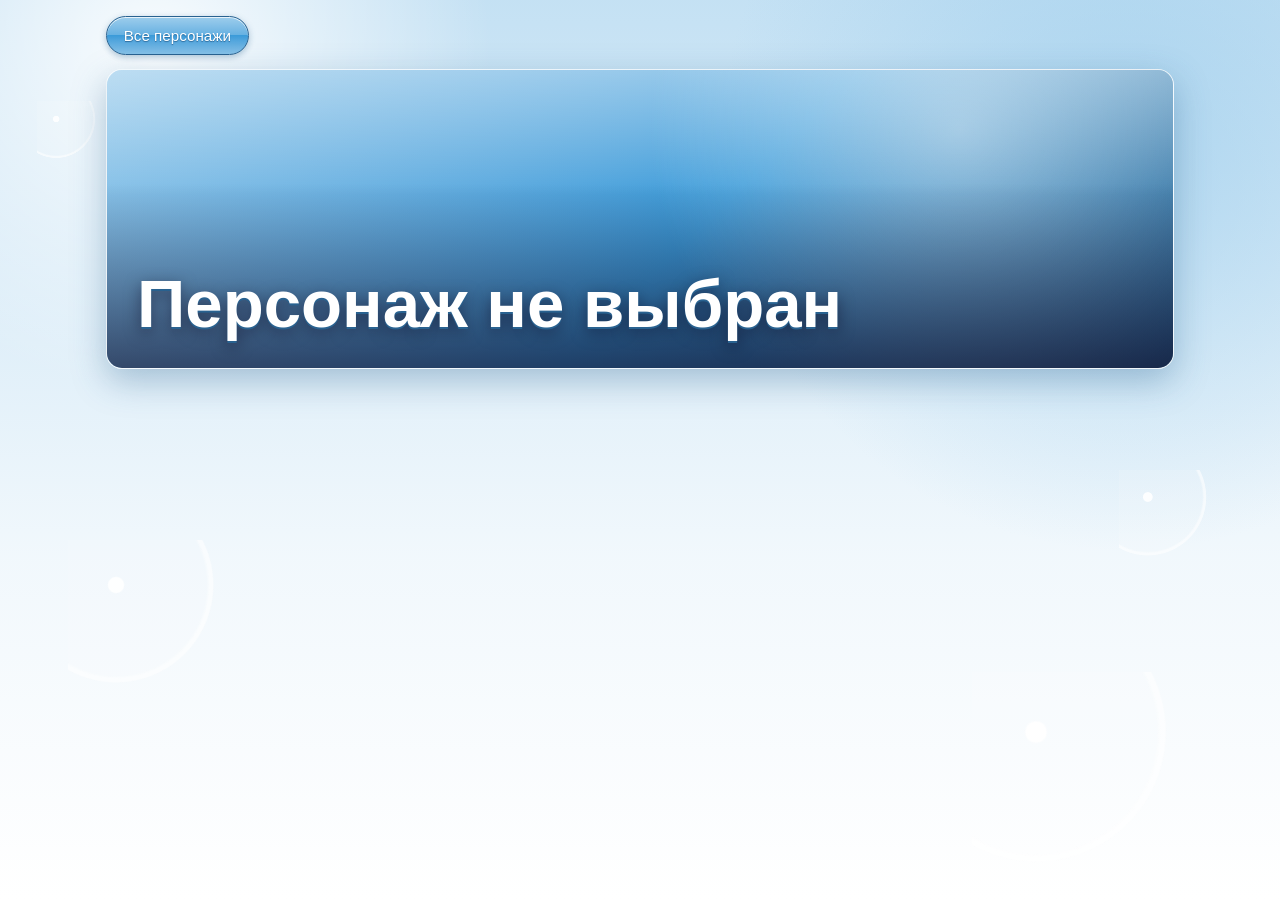
==== character.html @ e06f9c4e "Add files via upload" ====
<!doctype html>
<html lang="ru">
<head>
<meta charset="utf-8">
<meta name="viewport" content="width=device-width, initial-scale=1">
<title>Персонаж</title>
<link rel="stylesheet" href="assets/style.css">
</head>
<body>
<div class="page">
<nav class="topbar"><a class="gel" href="index.html">Все персонажи</a></nav>
<header class="hero" id="hero"></header>
<nav class="tabs" id="tabs">
<a class="tab" href="#article" data-tab="article">Статья</a>
<a class="tab" href="#gallery" data-tab="gallery">Галерея</a>
</nav>
<div class="layout" id="view-article">
<article class="panel article" id="article"></article>
<aside class="side" id="side"></aside>
</div>
<div id="view-gallery" hidden>
<div id="gallery"></div>
</div>
</div>
<div class="lb" id="lb" hidden role="dialog" aria-modal="true" aria-label="Просмотр изображения">
<button type="button" class="gel lb-nav lb-prev" id="lb-prev" aria-label="Предыдущее">‹</button>
<figure class="lb-fig">
<img id="lb-img" alt="">
<figcaption id="lb-cap"></figcaption>
<div class="lb-actions">
<button type="button" class="gel" id="lb-copy">Копировать</button>
<a class="gel" id="lb-open" target="_blank" rel="noopener">Открыть оригинал</a>
<button type="button" class="gel" id="lb-close">Закрыть</button>
</div>
<p class="lb-status" id="lb-status" aria-live="polite"></p>
</figure>
<button type="button" class="gel lb-nav lb-next" id="lb-next" aria-label="Следующее">›</button>
</div>
<script src="assets/app.js"></script>
<script src="assets/character.js"></script>
</body>
</html>
---- assets/style.css ----
*{box-sizing:border-box}
[hidden]{display:none!important}
:root{--accent:#3b9bd9}
:root,.themed{
--accent-light:color-mix(in srgb,var(--accent) 55%,white);
--accent-pale:color-mix(in srgb,var(--accent) 14%,white);
--accent-dark:color-mix(in srgb,var(--accent) 62%,#0b0618);
--bg-top:color-mix(in srgb,var(--accent) 30%,white);
--bg-bottom:color-mix(in srgb,var(--accent) 7%,white);
--text:color-mix(in srgb,var(--accent) 22%,#0e0e18);
--panel-top:rgba(255,255,255,.9);
--panel-bottom:rgba(255,255,255,.64);
--radius:16px;
}
html{scroll-behavior:smooth}
body{
margin:0;
min-height:100vh;
font-family:"Frutiger","Segoe UI","Myriad Pro","Trebuchet MS","Helvetica Neue",Arial,sans-serif;
font-size:1.0625rem;
line-height:1.65;
color:var(--text);
background:
radial-gradient(circle at 12% 6%,rgba(255,255,255,.9) 0,rgba(255,255,255,0) 24%),
radial-gradient(circle at 88% 16%,color-mix(in srgb,var(--accent-light) 55%,transparent) 0,transparent 30%),
linear-gradient(180deg,var(--bg-top),var(--bg-bottom) 62%,#fff) fixed;
}
body::before{
content:"";
position:fixed;
inset:0;
pointer-events:none;
z-index:0;
background:
radial-gradient(circle at 32% 30%,rgba(255,255,255,.9) 0 5%,rgba(255,255,255,.12) 6% 62%,rgba(255,255,255,.6) 64% 66%,transparent 67%) 6% 72%/150px 150px no-repeat,
radial-gradient(circle at 32% 30%,rgba(255,255,255,.9) 0 5%,rgba(255,255,255,.12) 6% 62%,rgba(255,255,255,.6) 64% 66%,transparent 67%) 94% 58%/90px 90px no-repeat,
radial-gradient(circle at 32% 30%,rgba(255,255,255,.9) 0 5%,rgba(255,255,255,.12) 6% 62%,rgba(255,255,255,.6) 64% 66%,transparent 67%) 90% 96%/200px 200px no-repeat,
radial-gradient(circle at 32% 30%,rgba(255,255,255,.9) 0 5%,rgba(255,255,255,.12) 6% 62%,rgba(255,255,255,.6) 64% 66%,transparent 67%) 3% 12%/60px 60px no-repeat;
}
body.noscroll{overflow:hidden}
.page{position:relative;z-index:1;max-width:1100px;margin:0 auto;padding:16px 16px 56px}
a{color:var(--accent-dark)}
a:focus-visible,button:focus-visible{outline:3px solid var(--accent-dark);outline-offset:2px}
.gel,.tab[aria-current="page"],.box-title{
color:#fff;
text-shadow:0 1px 1px color-mix(in srgb,var(--accent-dark) 85%,transparent);
background:linear-gradient(180deg,color-mix(in srgb,var(--accent) 50%,white) 0%,color-mix(in srgb,var(--accent) 78%,white) 49%,var(--accent) 50%,color-mix(in srgb,var(--accent) 62%,white) 100%);
border:1px solid var(--accent-dark);
box-shadow:0 1px 0 rgba(255,255,255,.75) inset,0 2px 6px color-mix(in srgb,var(--accent-dark) 35%,transparent);
}
.gel{display:inline-block;padding:.4em 1.1em;border-radius:999px;font:inherit;font-size:.95rem;cursor:pointer;text-decoration:none;transition:filter .15s}
.gel:hover{filter:brightness(1.08)}
.topbar{display:flex;margin-bottom:14px}
.hero{
position:relative;
display:flex;
align-items:flex-end;
min-height:300px;
border-radius:var(--radius);
overflow:hidden;
background:
radial-gradient(circle at 80% 20%,rgba(255,255,255,.45) 0,transparent 35%),
linear-gradient(135deg,var(--accent-light),var(--accent) 55%,var(--accent-dark));
background-size:cover;
background-position:center;
border:1px solid rgba(255,255,255,.9);
box-shadow:0 12px 34px color-mix(in srgb,var(--accent-dark) 35%,transparent);
}
.hero::before{
content:"";
position:absolute;
inset:0;
background:linear-gradient(180deg,rgba(255,255,255,.38) 0,rgba(255,255,255,0) 42%),linear-gradient(0deg,rgba(14,6,32,.62) 0,rgba(14,6,32,0) 62%);
}
.hero-inner{position:relative;width:100%;padding:28px 30px}
.hero h1{
margin:0;
color:#fff;
font-size:clamp(2.2rem,6.5vw,4.2rem);
line-height:1.08;
font-weight:700;
text-shadow:0 2px 0 var(--accent-dark),0 5px 16px rgba(10,4,26,.5);
}
.hero-sub{margin:.6em 0 0;color:#fff;font-size:1.15rem;text-shadow:0 1px 6px rgba(10,4,26,.5)}
.hero-site{min-height:200px}
.hero-quote{
display:inline-block;
max-width:640px;
margin:18px 0 0;
padding:12px 20px;
color:#fff;
font-style:italic;
background:rgba(255,255,255,.2);
border:1px solid rgba(255,255,255,.55);
border-radius:18px;
box-shadow:0 1px 0 rgba(255,255,255,.5) inset;
backdrop-filter:blur(8px);
text-shadow:0 1px 4px rgba(10,4,26,.55);
}
.hero-quote p{margin:0}
.hero-quote p::before{content:"«"}
.hero-quote p::after{content:"»"}
.hero-quote footer{margin-top:4px;font-size:.9rem;font-style:normal;text-align:right;opacity:.95}
.tabs{display:flex;gap:8px;margin-top:18px}
.tab{
padding:.4em 1.3em;
border-radius:999px;
color:var(--accent-dark);
text-decoration:none;
font-weight:600;
background:linear-gradient(180deg,rgba(255,255,255,.95),rgba(255,255,255,.55));
border:1px solid rgba(255,255,255,.95);
box-shadow:0 2px 6px color-mix(in srgb,var(--accent-dark) 22%,transparent);
}
.tab[aria-current="page"]{border-color:var(--accent-dark)}
.layout{display:grid;grid-template-columns:minmax(0,1fr) 300px;gap:20px;align-items:start;margin-top:20px}
.panel,.box{
background:linear-gradient(180deg,var(--panel-top),var(--panel-bottom));
border:1px solid rgba(255,255,255,.95);
border-radius:var(--radius);
box-shadow:0 1px 0 #fff inset,0 10px 30px color-mix(in srgb,var(--accent-dark) 22%,transparent);
backdrop-filter:blur(10px);
}
.article{padding:8px 28px 28px;max-width:760px}
.article p{margin:.8em 0}
.lead{font-size:1.12rem;margin-top:12px}
.article h2{
margin:1.6em 0 .6em;
font-size:1.6rem;
line-height:1.25;
color:var(--accent-dark);
}
.article h2::after,.gal-section h2::after{
content:"";
display:block;
height:3px;
margin-top:6px;
border-radius:3px;
background:linear-gradient(90deg,var(--accent),transparent);
}
.article h3{margin:1.3em 0 .3em;font-size:1.22rem;color:var(--accent-dark)}
.article h4{margin:1.1em 0 .2em;font-size:1.05rem;color:var(--accent-dark)}
.article blockquote{
margin:1em 0;
padding:.6em 1.1em;
font-style:italic;
background:var(--accent-pale);
border-left:5px solid var(--accent-light);
border-radius:0 12px 12px 0;
}
.article ul,.article ol{padding-left:1.4em}
.article li::marker{color:var(--accent)}
.inline-fig{margin:1em 0;text-align:center}
.inline-fig img{max-width:100%;border:4px solid #fff;border-radius:12px;box-shadow:0 6px 18px color-mix(in srgb,var(--accent-dark) 28%,transparent)}
.inline-fig figcaption{margin-top:6px;font-size:.88rem;opacity:.85}
.toc{
display:inline-block;
min-width:240px;
margin:.6em 0 0;
padding:10px 18px 10px 16px;
background:var(--accent-pale);
border:1px solid color-mix(in srgb,var(--accent) 30%,white);
border-radius:12px;
font-size:.95rem;
}
.toc strong{color:var(--accent-dark)}
.toc ol{margin:.3em 0 0;padding-left:1.3em}
.side{min-width:0}
.box{overflow:hidden;margin-bottom:16px}
.box-title{margin:0;padding:.65em 1em;font-size:1.15rem;line-height:1.3;text-align:center;border-width:0 0 1px}
.box-body{margin:0;padding:6px 14px 12px}
.row{padding:8px 0;border-bottom:1px dashed color-mix(in srgb,var(--accent) 28%,transparent);display:grid;grid-template-columns:38% minmax(0,1fr);gap:8px}
.row:last-child{border-bottom:0}
.row.stack{grid-template-columns:minmax(0,1fr);gap:2px}
.row dt{font-size:.85rem;font-weight:700;color:var(--accent-dark)}
.row dd{margin:0;line-height:1.5}
.chain-item.last{font-weight:700}
.arr{margin:0 .3em;color:var(--accent);font-weight:700}
.rel-grid{display:grid;grid-template-columns:repeat(auto-fill,minmax(220px,1fr));gap:12px;margin:.6em 0 1em}
.rel{padding:12px 14px;background:var(--accent-pale);border:1px solid color-mix(in srgb,var(--accent) 25%,white);border-radius:14px}
.rel-head{display:flex;flex-wrap:wrap;align-items:center;gap:6px}
.rel-name{font-weight:700}
.rel p{margin:.4em 0 0;font-size:.95rem}
.tag{
display:inline-block;
padding:0 .7em;
border-radius:999px;
font-size:.8rem;
line-height:1.7;
color:#fff;
text-shadow:0 1px 1px color-mix(in srgb,var(--accent-dark) 80%,transparent);
background:linear-gradient(180deg,color-mix(in srgb,var(--accent) 50%,white) 0,color-mix(in srgb,var(--accent) 78%,white) 49%,var(--accent) 50%,color-mix(in srgb,var(--accent) 62%,white) 100%);
border:1px solid var(--accent-dark);
}
.gal-section{margin-top:20px;padding:6px 22px 20px}
.gal-section h2{margin:.9em 0 .7em;font-size:1.5rem;color:var(--accent-dark)}
.jrow{display:flex;gap:10px;margin-bottom:10px}
.tile{margin:0;flex:none;min-width:0}
.tile-btn{
display:block;
width:100%;
padding:0;
border:3px solid #fff;
border-radius:10px;
overflow:hidden;
background:#fff;
cursor:zoom-in;
box-shadow:0 4px 12px color-mix(in srgb,var(--accent-dark) 28%,transparent);
}
.tile-btn img{display:block;width:100%;object-fit:cover}
.tile figcaption{margin-top:4px;font-size:.8rem;white-space:nowrap;overflow:hidden;text-overflow:ellipsis}
.lb{
position:fixed;
inset:0;
z-index:10;
display:flex;
align-items:center;
justify-content:center;
gap:12px;
padding:16px;
background:rgba(14,6,32,.8);
backdrop-filter:blur(6px);
}
.lb-fig{margin:0;max-width:min(92vw,1100px);text-align:center;color:#fff}
.lb-fig img{max-width:100%;max-height:70vh;border:4px solid #fff;border-radius:12px;background:#fff}
.lb-fig figcaption{margin-top:10px;min-height:1.6em}
.lb-actions{display:flex;flex-wrap:wrap;justify-content:center;gap:8px;margin-top:10px}
.lb-status{min-height:1.6em;margin:8px 0 0;font-size:.9rem}
.lb-nav{width:48px;height:48px;padding:0;border-radius:50%;font-size:1.8rem;line-height:1;flex:none}
.cards{display:grid;grid-template-columns:repeat(auto-fill,minmax(240px,1fr));gap:20px;margin-top:24px}
.card{
display:block;
overflow:hidden;
color:var(--text);
text-decoration:none;
background:linear-gradient(180deg,var(--panel-top),var(--panel-bottom));
border:1px solid rgba(255,255,255,.95);
border-radius:var(--radius);
box-shadow:0 1px 0 #fff inset,0 10px 26px color-mix(in srgb,var(--accent-dark) 25%,transparent);
transition:transform .15s;
}
.card:hover{transform:translateY(-3px)}
.card:focus-visible{outline:3px solid var(--accent-dark);outline-offset:3px}
.card-img{
position:relative;
height:150px;
background:linear-gradient(135deg,var(--accent-light),var(--accent) 55%,var(--accent-dark));
background-size:cover;
background-position:center;
}
.card-img::after{content:"";position:absolute;inset:0;background:linear-gradient(180deg,rgba(255,255,255,.4) 0,rgba(255,255,255,0) 50%)}
.card-body{padding:12px 16px 16px}
.card-body h2{margin:0;font-size:1.25rem;line-height:1.3;color:var(--accent-dark)}
.card-body p{margin:.3em 0 0;font-size:.92rem}
.empty{padding:24px;text-align:center}
@media (max-width:820px){
.layout{grid-template-columns:minmax(0,1fr)}
.side{order:-1}
.article{max-width:none;padding:4px 18px 22px}
.hero{min-height:240px}
.hero-inner{padding:20px}
.gal-section{padding:4px 14px 14px}
.lb{flex-wrap:wrap;align-content:center}
.lb-nav{order:2}
.lb-fig{order:1;width:100%}
}
@media (prefers-reduced-motion:reduce){
html{scroll-behavior:auto}
*{transition:none!important}
}
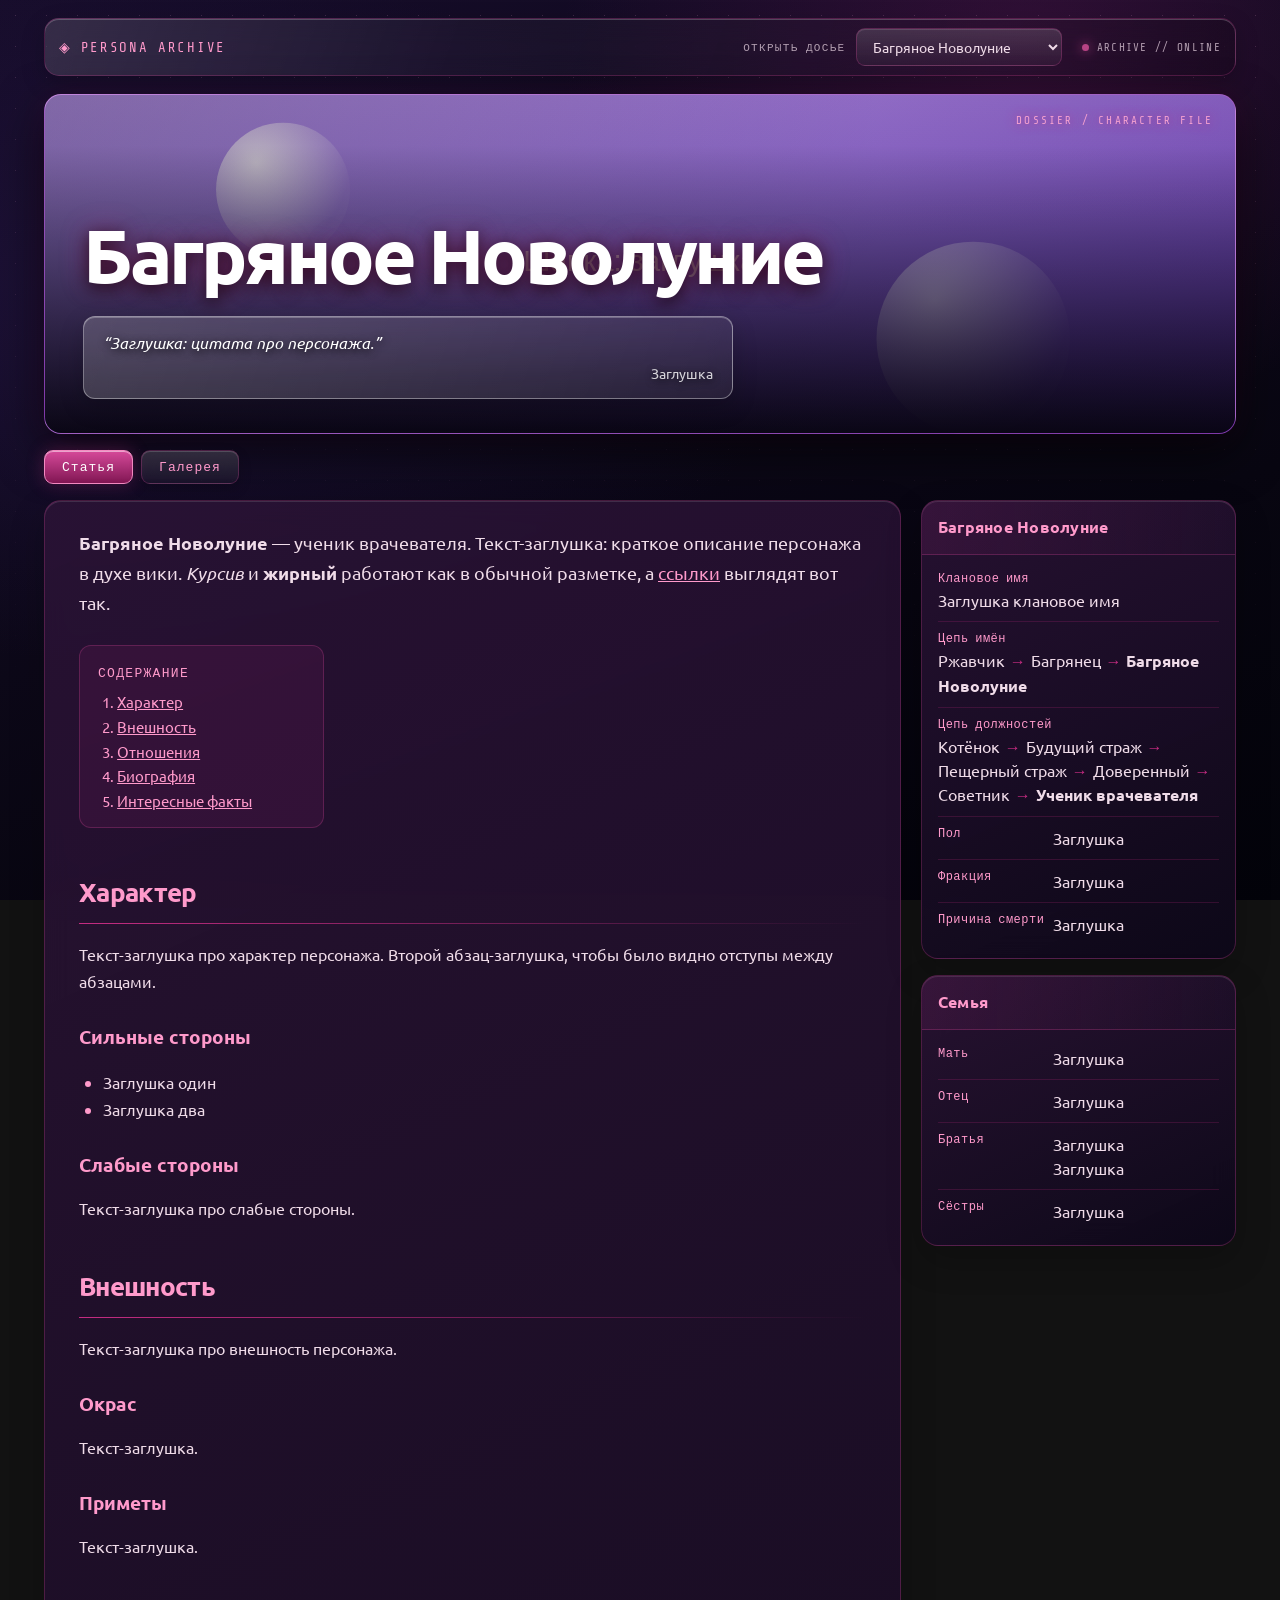
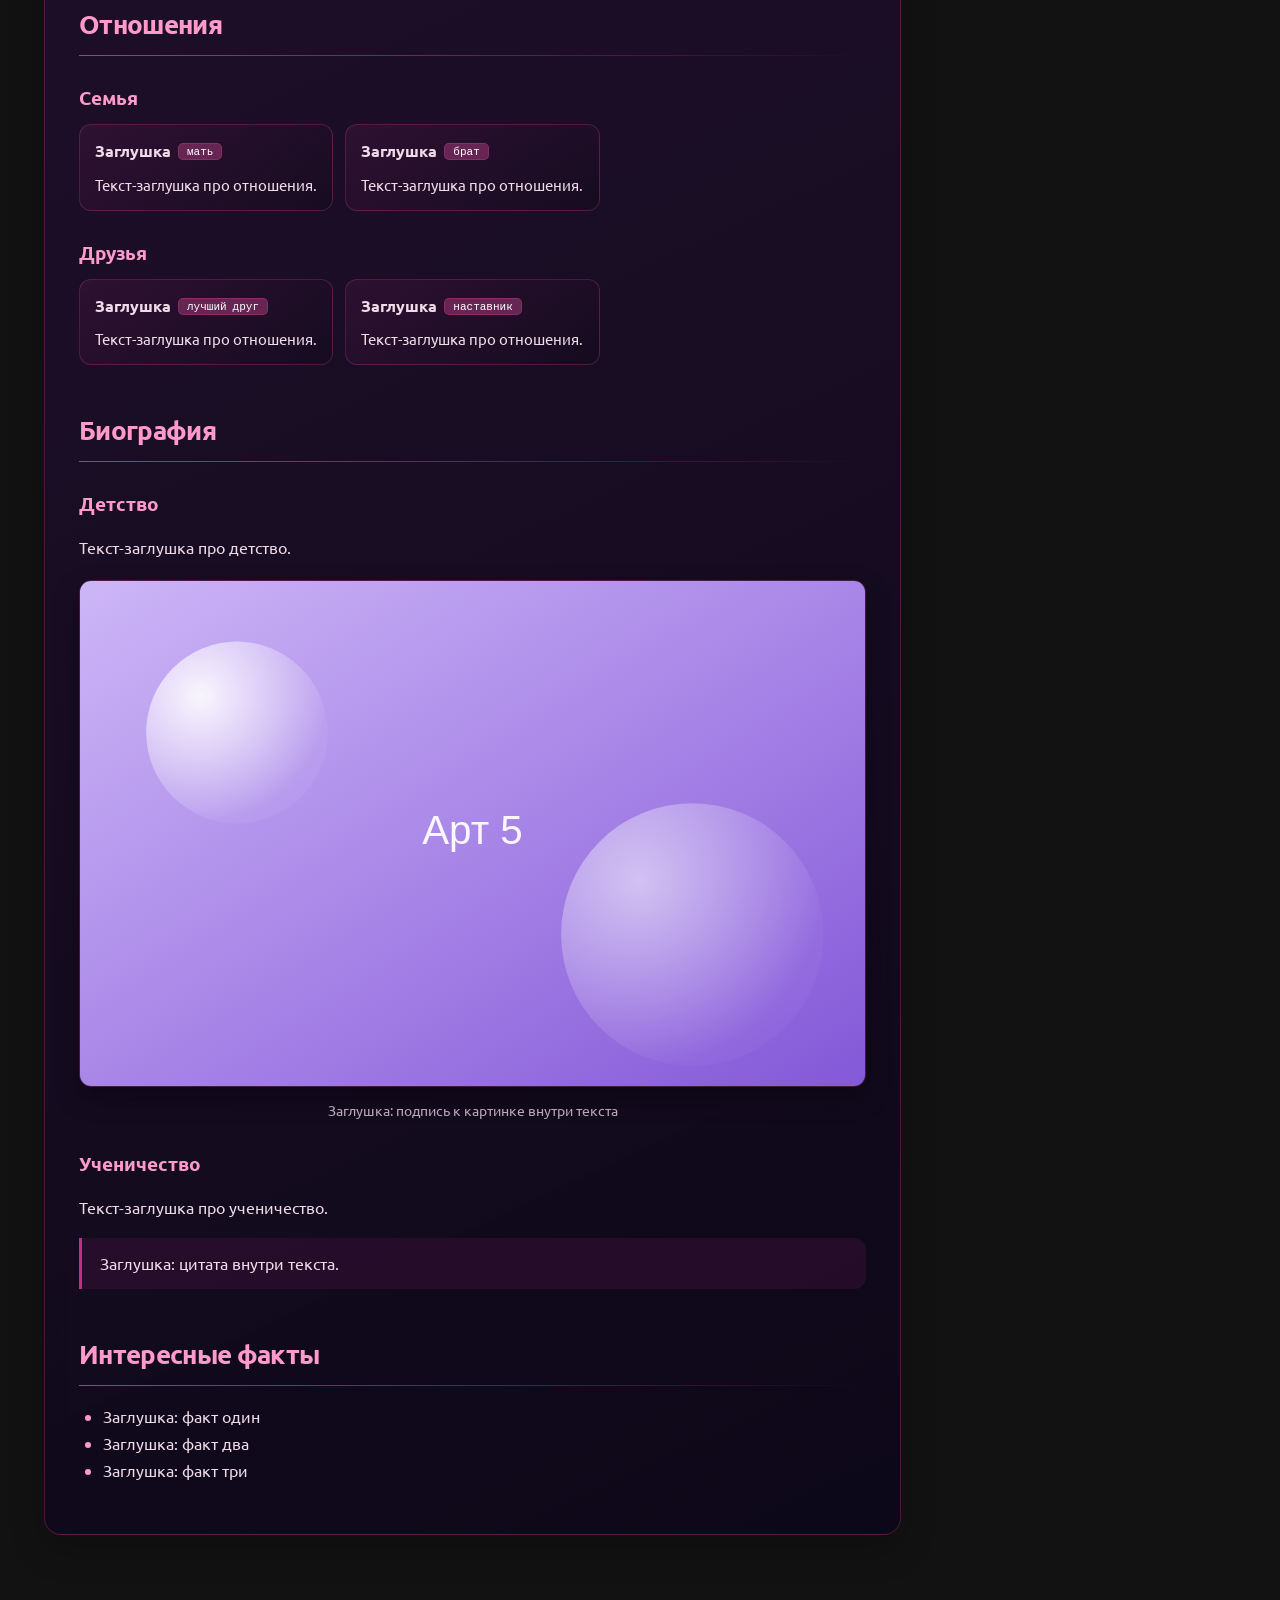
==== commit 2586e4da: "Add files via upload" ====
--- a/character.html
+++ b/character.html
@@ -8,7 +8,11 @@
 </head>
 <body>
 <div class="page">
-<nav class="topbar"><a class="gel" href="index.html">Все персонажи</a></nav>
+<nav class="topbar" aria-label="Навигация по архиву">
+<a class="archive-mark" href="index.html" aria-label="В архив">◈ <span>PERSONA ARCHIVE</span></a>
+<label class="character-switch"><span>ОТКРЫТЬ ДОСЬЕ</span><select id="character-select" aria-label="Выбрать персонажа"></select></label>
+<span class="archive-status"><i></i> ARCHIVE // ONLINE</span>
+</nav>
 <header class="hero" id="hero"></header>
 <nav class="tabs" id="tabs">
 <a class="tab" href="#article" data-tab="article">Статья</a>
--- a/assets/style.css
+++ b/assets/style.css
@@ -1,270 +1,12 @@
-*{box-sizing:border-box}
-[hidden]{display:none!important}
-:root{--accent:#3b9bd9}
-:root,.themed{
---accent-light:color-mix(in srgb,var(--accent) 55%,white);
---accent-pale:color-mix(in srgb,var(--accent) 14%,white);
---accent-dark:color-mix(in srgb,var(--accent) 62%,#0b0618);
---bg-top:color-mix(in srgb,var(--accent) 30%,white);
---bg-bottom:color-mix(in srgb,var(--accent) 7%,white);
---text:color-mix(in srgb,var(--accent) 22%,#0e0e18);
---panel-top:rgba(255,255,255,.9);
---panel-bottom:rgba(255,255,255,.64);
---radius:16px;
-}
-html{scroll-behavior:smooth}
-body{
-margin:0;
-min-height:100vh;
-font-family:"Frutiger","Segoe UI","Myriad Pro","Trebuchet MS","Helvetica Neue",Arial,sans-serif;
-font-size:1.0625rem;
-line-height:1.65;
-color:var(--text);
-background:
-radial-gradient(circle at 12% 6%,rgba(255,255,255,.9) 0,rgba(255,255,255,0) 24%),
-radial-gradient(circle at 88% 16%,color-mix(in srgb,var(--accent-light) 55%,transparent) 0,transparent 30%),
-linear-gradient(180deg,var(--bg-top),var(--bg-bottom) 62%,#fff) fixed;
-}
-body::before{
-content:"";
-position:fixed;
-inset:0;
-pointer-events:none;
-z-index:0;
-background:
-radial-gradient(circle at 32% 30%,rgba(255,255,255,.9) 0 5%,rgba(255,255,255,.12) 6% 62%,rgba(255,255,255,.6) 64% 66%,transparent 67%) 6% 72%/150px 150px no-repeat,
-radial-gradient(circle at 32% 30%,rgba(255,255,255,.9) 0 5%,rgba(255,255,255,.12) 6% 62%,rgba(255,255,255,.6) 64% 66%,transparent 67%) 94% 58%/90px 90px no-repeat,
-radial-gradient(circle at 32% 30%,rgba(255,255,255,.9) 0 5%,rgba(255,255,255,.12) 6% 62%,rgba(255,255,255,.6) 64% 66%,transparent 67%) 90% 96%/200px 200px no-repeat,
-radial-gradient(circle at 32% 30%,rgba(255,255,255,.9) 0 5%,rgba(255,255,255,.12) 6% 62%,rgba(255,255,255,.6) 64% 66%,transparent 67%) 3% 12%/60px 60px no-repeat;
-}
-body.noscroll{overflow:hidden}
-.page{position:relative;z-index:1;max-width:1100px;margin:0 auto;padding:16px 16px 56px}
-a{color:var(--accent-dark)}
-a:focus-visible,button:focus-visible{outline:3px solid var(--accent-dark);outline-offset:2px}
-.gel,.tab[aria-current="page"],.box-title{
-color:#fff;
-text-shadow:0 1px 1px color-mix(in srgb,var(--accent-dark) 85%,transparent);
-background:linear-gradient(180deg,color-mix(in srgb,var(--accent) 50%,white) 0%,color-mix(in srgb,var(--accent) 78%,white) 49%,var(--accent) 50%,color-mix(in srgb,var(--accent) 62%,white) 100%);
-border:1px solid var(--accent-dark);
-box-shadow:0 1px 0 rgba(255,255,255,.75) inset,0 2px 6px color-mix(in srgb,var(--accent-dark) 35%,transparent);
-}
-.gel{display:inline-block;padding:.4em 1.1em;border-radius:999px;font:inherit;font-size:.95rem;cursor:pointer;text-decoration:none;transition:filter .15s}
-.gel:hover{filter:brightness(1.08)}
-.topbar{display:flex;margin-bottom:14px}
-.hero{
-position:relative;
-display:flex;
-align-items:flex-end;
-min-height:300px;
-border-radius:var(--radius);
-overflow:hidden;
-background:
-radial-gradient(circle at 80% 20%,rgba(255,255,255,.45) 0,transparent 35%),
-linear-gradient(135deg,var(--accent-light),var(--accent) 55%,var(--accent-dark));
-background-size:cover;
-background-position:center;
-border:1px solid rgba(255,255,255,.9);
-box-shadow:0 12px 34px color-mix(in srgb,var(--accent-dark) 35%,transparent);
-}
-.hero::before{
-content:"";
-position:absolute;
-inset:0;
-background:linear-gradient(180deg,rgba(255,255,255,.38) 0,rgba(255,255,255,0) 42%),linear-gradient(0deg,rgba(14,6,32,.62) 0,rgba(14,6,32,0) 62%);
-}
-.hero-inner{position:relative;width:100%;padding:28px 30px}
-.hero h1{
-margin:0;
-color:#fff;
-font-size:clamp(2.2rem,6.5vw,4.2rem);
-line-height:1.08;
-font-weight:700;
-text-shadow:0 2px 0 var(--accent-dark),0 5px 16px rgba(10,4,26,.5);
-}
-.hero-sub{margin:.6em 0 0;color:#fff;font-size:1.15rem;text-shadow:0 1px 6px rgba(10,4,26,.5)}
-.hero-site{min-height:200px}
-.hero-quote{
-display:inline-block;
-max-width:640px;
-margin:18px 0 0;
-padding:12px 20px;
-color:#fff;
-font-style:italic;
-background:rgba(255,255,255,.2);
-border:1px solid rgba(255,255,255,.55);
-border-radius:18px;
-box-shadow:0 1px 0 rgba(255,255,255,.5) inset;
-backdrop-filter:blur(8px);
-text-shadow:0 1px 4px rgba(10,4,26,.55);
-}
-.hero-quote p{margin:0}
-.hero-quote p::before{content:"«"}
-.hero-quote p::after{content:"»"}
-.hero-quote footer{margin-top:4px;font-size:.9rem;font-style:normal;text-align:right;opacity:.95}
-.tabs{display:flex;gap:8px;margin-top:18px}
-.tab{
-padding:.4em 1.3em;
-border-radius:999px;
-color:var(--accent-dark);
-text-decoration:none;
-font-weight:600;
-background:linear-gradient(180deg,rgba(255,255,255,.95),rgba(255,255,255,.55));
-border:1px solid rgba(255,255,255,.95);
-box-shadow:0 2px 6px color-mix(in srgb,var(--accent-dark) 22%,transparent);
-}
-.tab[aria-current="page"]{border-color:var(--accent-dark)}
-.layout{display:grid;grid-template-columns:minmax(0,1fr) 300px;gap:20px;align-items:start;margin-top:20px}
-.panel,.box{
-background:linear-gradient(180deg,var(--panel-top),var(--panel-bottom));
-border:1px solid rgba(255,255,255,.95);
-border-radius:var(--radius);
-box-shadow:0 1px 0 #fff inset,0 10px 30px color-mix(in srgb,var(--accent-dark) 22%,transparent);
-backdrop-filter:blur(10px);
-}
-.article{padding:8px 28px 28px;max-width:760px}
-.article p{margin:.8em 0}
-.lead{font-size:1.12rem;margin-top:12px}
-.article h2{
-margin:1.6em 0 .6em;
-font-size:1.6rem;
-line-height:1.25;
-color:var(--accent-dark);
-}
-.article h2::after,.gal-section h2::after{
-content:"";
-display:block;
-height:3px;
-margin-top:6px;
-border-radius:3px;
-background:linear-gradient(90deg,var(--accent),transparent);
-}
-.article h3{margin:1.3em 0 .3em;font-size:1.22rem;color:var(--accent-dark)}
-.article h4{margin:1.1em 0 .2em;font-size:1.05rem;color:var(--accent-dark)}
-.article blockquote{
-margin:1em 0;
-padding:.6em 1.1em;
-font-style:italic;
-background:var(--accent-pale);
-border-left:5px solid var(--accent-light);
-border-radius:0 12px 12px 0;
-}
-.article ul,.article ol{padding-left:1.4em}
-.article li::marker{color:var(--accent)}
-.inline-fig{margin:1em 0;text-align:center}
-.inline-fig img{max-width:100%;border:4px solid #fff;border-radius:12px;box-shadow:0 6px 18px color-mix(in srgb,var(--accent-dark) 28%,transparent)}
-.inline-fig figcaption{margin-top:6px;font-size:.88rem;opacity:.85}
-.toc{
-display:inline-block;
-min-width:240px;
-margin:.6em 0 0;
-padding:10px 18px 10px 16px;
-background:var(--accent-pale);
-border:1px solid color-mix(in srgb,var(--accent) 30%,white);
-border-radius:12px;
-font-size:.95rem;
-}
-.toc strong{color:var(--accent-dark)}
-.toc ol{margin:.3em 0 0;padding-left:1.3em}
-.side{min-width:0}
-.box{overflow:hidden;margin-bottom:16px}
-.box-title{margin:0;padding:.65em 1em;font-size:1.15rem;line-height:1.3;text-align:center;border-width:0 0 1px}
-.box-body{margin:0;padding:6px 14px 12px}
-.row{padding:8px 0;border-bottom:1px dashed color-mix(in srgb,var(--accent) 28%,transparent);display:grid;grid-template-columns:38% minmax(0,1fr);gap:8px}
-.row:last-child{border-bottom:0}
-.row.stack{grid-template-columns:minmax(0,1fr);gap:2px}
-.row dt{font-size:.85rem;font-weight:700;color:var(--accent-dark)}
-.row dd{margin:0;line-height:1.5}
-.chain-item.last{font-weight:700}
-.arr{margin:0 .3em;color:var(--accent);font-weight:700}
-.rel-grid{display:grid;grid-template-columns:repeat(auto-fill,minmax(220px,1fr));gap:12px;margin:.6em 0 1em}
-.rel{padding:12px 14px;background:var(--accent-pale);border:1px solid color-mix(in srgb,var(--accent) 25%,white);border-radius:14px}
-.rel-head{display:flex;flex-wrap:wrap;align-items:center;gap:6px}
-.rel-name{font-weight:700}
-.rel p{margin:.4em 0 0;font-size:.95rem}
-.tag{
-display:inline-block;
-padding:0 .7em;
-border-radius:999px;
-font-size:.8rem;
-line-height:1.7;
-color:#fff;
-text-shadow:0 1px 1px color-mix(in srgb,var(--accent-dark) 80%,transparent);
-background:linear-gradient(180deg,color-mix(in srgb,var(--accent) 50%,white) 0,color-mix(in srgb,var(--accent) 78%,white) 49%,var(--accent) 50%,color-mix(in srgb,var(--accent) 62%,white) 100%);
-border:1px solid var(--accent-dark);
-}
-.gal-section{margin-top:20px;padding:6px 22px 20px}
-.gal-section h2{margin:.9em 0 .7em;font-size:1.5rem;color:var(--accent-dark)}
-.jrow{display:flex;gap:10px;margin-bottom:10px}
-.tile{margin:0;flex:none;min-width:0}
-.tile-btn{
-display:block;
-width:100%;
-padding:0;
-border:3px solid #fff;
-border-radius:10px;
-overflow:hidden;
-background:#fff;
-cursor:zoom-in;
-box-shadow:0 4px 12px color-mix(in srgb,var(--accent-dark) 28%,transparent);
-}
-.tile-btn img{display:block;width:100%;object-fit:cover}
-.tile figcaption{margin-top:4px;font-size:.8rem;white-space:nowrap;overflow:hidden;text-overflow:ellipsis}
-.lb{
-position:fixed;
-inset:0;
-z-index:10;
-display:flex;
-align-items:center;
-justify-content:center;
-gap:12px;
-padding:16px;
-background:rgba(14,6,32,.8);
-backdrop-filter:blur(6px);
-}
-.lb-fig{margin:0;max-width:min(92vw,1100px);text-align:center;color:#fff}
-.lb-fig img{max-width:100%;max-height:70vh;border:4px solid #fff;border-radius:12px;background:#fff}
-.lb-fig figcaption{margin-top:10px;min-height:1.6em}
-.lb-actions{display:flex;flex-wrap:wrap;justify-content:center;gap:8px;margin-top:10px}
-.lb-status{min-height:1.6em;margin:8px 0 0;font-size:.9rem}
-.lb-nav{width:48px;height:48px;padding:0;border-radius:50%;font-size:1.8rem;line-height:1;flex:none}
-.cards{display:grid;grid-template-columns:repeat(auto-fill,minmax(240px,1fr));gap:20px;margin-top:24px}
-.card{
-display:block;
-overflow:hidden;
-color:var(--text);
-text-decoration:none;
-background:linear-gradient(180deg,var(--panel-top),var(--panel-bottom));
-border:1px solid rgba(255,255,255,.95);
-border-radius:var(--radius);
-box-shadow:0 1px 0 #fff inset,0 10px 26px color-mix(in srgb,var(--accent-dark) 25%,transparent);
-transition:transform .15s;
-}
-.card:hover{transform:translateY(-3px)}
-.card:focus-visible{outline:3px solid var(--accent-dark);outline-offset:3px}
-.card-img{
-position:relative;
-height:150px;
-background:linear-gradient(135deg,var(--accent-light),var(--accent) 55%,var(--accent-dark));
-background-size:cover;
-background-position:center;
-}
-.card-img::after{content:"";position:absolute;inset:0;background:linear-gradient(180deg,rgba(255,255,255,.4) 0,rgba(255,255,255,0) 50%)}
-.card-body{padding:12px 16px 16px}
-.card-body h2{margin:0;font-size:1.25rem;line-height:1.3;color:var(--accent-dark)}
-.card-body p{margin:.3em 0 0;font-size:.92rem}
-.empty{padding:24px;text-align:center}
-@media (max-width:820px){
-.layout{grid-template-columns:minmax(0,1fr)}
-.side{order:-1}
-.article{max-width:none;padding:4px 18px 22px}
-.hero{min-height:240px}
-.hero-inner{padding:20px}
-.gal-section{padding:4px 14px 14px}
-.lb{flex-wrap:wrap;align-content:center}
-.lb-nav{order:2}
-.lb-fig{order:1;width:100%}
-}
-@media (prefers-reduced-motion:reduce){
-html{scroll-behavior:auto}
-*{transition:none!important}
-}
+@import url('https://fonts.googleapis.com/css2?family=Ubuntu:wght@400;500;700&family=Share+Tech+Mono&display=swap');
+*{box-sizing:border-box} [hidden]{display:none!important}
+:root{--accent:#62b9d5;--font:'Ubuntu','Segoe UI',sans-serif;--mono:'Share Tech Mono',monospace;--accent-light:#b9ecf5;--accent-pale:rgba(83,169,194,.13);--accent-dark:#17485b;--bg-top:#102c3a;--bg-bottom:#07131d;--text:#e4f0f1;--panel-top:rgba(30,70,82,.76);--panel-bottom:rgba(11,31,42,.9);--edge:rgba(151,225,239,.25);--radius:17px;color-scheme:dark}
+html{scroll-behavior:smooth}body{margin:0;min-height:100vh;color:var(--text);font:16px/1.68 var(--font);background:radial-gradient(ellipse at 14% 0, color-mix(in srgb,var(--accent) 25%,transparent),transparent 42%),radial-gradient(ellipse at 90% 30%,rgba(62,126,153,.12),transparent 38%),linear-gradient(155deg,var(--bg-top),var(--bg-bottom) 70%);background-attachment:fixed}body::before{content:"";position:fixed;inset:0;pointer-events:none;opacity:.16;background-image:radial-gradient(rgba(255,255,255,.5) .6px,transparent .6px);background-size:5px 5px;mask-image:linear-gradient(90deg,#000,transparent 85%)}body.noscroll{overflow:hidden}.page{position:relative;max-width:1240px;margin:auto;padding:18px 24px 70px}a{color:var(--accent-light)}a:focus-visible,button:focus-visible,select:focus-visible{outline:2px solid var(--accent-light);outline-offset:3px}
+.topbar{display:flex;align-items:center;gap:20px;min-height:58px;margin:0 0 18px;padding:8px 14px;border:1px solid var(--edge);border-radius:15px;background:linear-gradient(110deg,rgba(255,255,255,.13),rgba(255,255,255,.035) 35%,rgba(0,0,0,.15));box-shadow:0 1px 0 rgba(255,255,255,.22) inset,0 8px 25px rgba(0,0,0,.2);backdrop-filter:blur(16px)}.archive-mark{display:flex;align-items:center;gap:9px;color:var(--accent-light);text-decoration:none;font:14px var(--mono);letter-spacing:.12em;white-space:nowrap}.archive-mark:first-letter{font-size:24px}.character-switch{display:flex;align-items:center;gap:10px;margin-left:auto}.character-switch>span,.archive-status{font:11px var(--mono);letter-spacing:.12em;opacity:.7}.character-switch select{max-width:min(45vw,280px);padding:8px 34px 8px 12px;color:var(--text);font:14px var(--font);border:1px solid var(--edge);border-radius:9px;background:linear-gradient(180deg,rgba(255,255,255,.14),rgba(255,255,255,.04));box-shadow:0 1px 0 rgba(255,255,255,.13) inset}.character-switch option{background:#15232d;color:#fff}.archive-status{display:flex;align-items:center;gap:8px;white-space:nowrap}.archive-status i{width:7px;height:7px;border-radius:50%;background:#8ce6bf;box-shadow:0 0 10px #8ce6bf}
+.hero{position:relative;display:flex;align-items:flex-end;min-height:340px;overflow:hidden;border:1px solid var(--edge);border-radius:var(--radius);background:radial-gradient(ellipse at 75% 12%,rgba(255,255,255,.36),transparent 28%),linear-gradient(125deg,var(--accent-light),var(--accent) 53%,var(--accent-dark));background-size:cover;background-position:center;box-shadow:0 18px 44px rgba(0,0,0,.38),0 1px 0 rgba(255,255,255,.32) inset}.hero::before{content:"";position:absolute;inset:0;background:linear-gradient(110deg,rgba(3,12,22,.08),transparent 45%),linear-gradient(0deg,rgba(3,8,18,.88),transparent 78%),linear-gradient(180deg,rgba(255,255,255,.17),transparent 35%)}.hero::after{content:"DOSSIER / CHARACTER FILE";position:absolute;right:22px;top:19px;color:rgba(255,255,255,.8);font:11px var(--mono);letter-spacing:.2em;text-shadow:0 1px 6px #000}.hero-inner{position:relative;width:100%;padding:34px 38px}.hero h1{max-width:850px;margin:0;color:#fff;font-size:clamp(2.4rem,6vw,5rem);line-height:1.03;letter-spacing:-.045em;font-weight:700;text-shadow:0 3px 24px rgba(0,0,0,.55)}.hero-quote{display:block;max-width:650px;margin:22px 0 0;padding:13px 19px;color:#fff;font-style:italic;background:linear-gradient(110deg,rgba(255,255,255,.19),rgba(255,255,255,.07));border:1px solid rgba(255,255,255,.38);border-radius:12px;box-shadow:0 1px 0 rgba(255,255,255,.25) inset,0 8px 25px rgba(0,0,0,.18);backdrop-filter:blur(12px);text-shadow:0 2px 8px #000}.hero-quote p{margin:0}.hero-quote p::before{content:'“'}.hero-quote p::after{content:'”'}.hero-quote footer{margin-top:5px;text-align:right;font-size:.85rem;font-style:normal;opacity:.8}
+.tabs{display:flex;gap:8px;margin:16px 0}.tab,.gel{display:inline-flex;align-items:center;justify-content:center;padding:8px 17px;color:var(--accent-light);text-decoration:none;font:13px var(--mono);letter-spacing:.08em;border:1px solid var(--edge);border-radius:9px;background:linear-gradient(180deg,rgba(255,255,255,.15),rgba(255,255,255,.035));box-shadow:0 1px 0 rgba(255,255,255,.16) inset,0 5px 13px rgba(0,0,0,.17);backdrop-filter:blur(9px);cursor:pointer;transition:transform .18s,filter .18s}.tab:hover,.gel:hover{filter:brightness(1.2);transform:translateY(-1px)}.tab[aria-current=page]{color:#fff;background:linear-gradient(180deg,color-mix(in srgb,var(--accent) 55%,white),var(--accent));border-color:var(--accent-light);box-shadow:0 0 18px color-mix(in srgb,var(--accent) 30%,transparent),0 1px 0 rgba(255,255,255,.5) inset}
+.layout{display:grid;grid-template-columns:minmax(0,1fr) 315px;gap:20px;align-items:start}.panel,.box{background:linear-gradient(155deg,var(--panel-top),var(--panel-bottom));border:1px solid var(--edge);border-radius:var(--radius);box-shadow:0 1px 0 rgba(255,255,255,.12) inset,0 14px 35px rgba(0,0,0,.22);backdrop-filter:blur(13px)}.article{padding:12px 34px 34px;max-width:100%}.article p{margin:.85em 0}.lead{font-size:1.12rem;margin-top:12px}.article h2,.gal-section h2{position:relative;margin:1.6em 0 .65em;padding-bottom:10px;color:var(--accent-light);font-size:1.65rem;letter-spacing:-.025em}.article h2::after,.gal-section h2::after{content:"";display:block;width:100%;height:1px;position:absolute;bottom:0;background:linear-gradient(90deg,var(--accent),transparent)}.article h3{margin:1.35em 0 .35em;color:var(--accent-light);font-size:1.2rem}.article h4{color:var(--accent-light)}.article blockquote{margin:1.1em 0;padding:12px 18px;background:var(--accent-pale);border-left:3px solid var(--accent);border-radius:0 12px 12px 0}.article ul,.article ol{padding-left:1.5em}.article li::marker{color:var(--accent-light)}.inline-fig{margin:1.2em 0;text-align:center}.inline-fig img{max-width:100%;border:1px solid var(--edge);border-radius:12px;box-shadow:0 10px 26px rgba(0,0,0,.32)}.inline-fig figcaption{margin-top:6px;font-size:.85rem;opacity:.75}.toc{display:inline-block;min-width:245px;margin:.8em 0 0;padding:13px 18px;background:var(--accent-pale);border:1px solid var(--edge);border-radius:12px;font-size:.92rem}.toc strong{color:var(--accent-light);font:13px var(--mono);letter-spacing:.1em;text-transform:uppercase}.toc ol{margin:.4em 0 0;padding-left:1.3em}.side{min-width:0}.box{overflow:hidden;margin-bottom:16px}.box-title{margin:0;padding:13px 16px;color:var(--accent-light);font-size:1rem;text-align:left;letter-spacing:.015em;background:linear-gradient(90deg,var(--accent-pale),transparent);border-bottom:1px solid var(--edge)}.box-body{margin:0;padding:7px 16px 13px}.row{display:grid;grid-template-columns:38% minmax(0,1fr);gap:8px;padding:9px 0;border-bottom:1px solid color-mix(in srgb,var(--accent) 20%,transparent)}.row:last-child{border-bottom:0}.row.stack{grid-template-columns:minmax(0,1fr);gap:2px}.row dt{color:var(--accent-light);font:12px var(--mono);letter-spacing:.04em}.row dd{margin:0;line-height:1.5;overflow-wrap:anywhere}.chain-item.last{font-weight:700}.arr{margin:0 .3em;color:var(--accent)}.arr::after{content:'\200b'}.rel-grid{display:grid;grid-template-columns:repeat(auto-fill,minmax(220px,1fr));gap:12px;margin:.6em 0 1em}.rel{padding:13px 15px;background:linear-gradient(145deg,var(--accent-pale),rgba(0,0,0,.12));border:1px solid var(--edge);border-radius:12px}.rel-head{display:flex;flex-wrap:wrap;align-items:center;gap:7px}.rel-name{font-weight:700}.rel p{margin:.45em 0 0;font-size:.94rem}.tag{display:inline-block;padding:1px 8px;color:#fff;font:11px var(--mono);border-radius:5px;background:color-mix(in srgb,var(--accent) 45%,#18202b);border:1px solid var(--edge)}
+.gal-section{margin-top:18px;padding:8px 24px 22px}.gal-section h2{margin:.8em 0 .7em}.jrow{display:flex;gap:10px;margin-bottom:10px}.tile{margin:0;flex:none;min-width:0}.tile-btn{display:block;width:100%;padding:0;overflow:hidden;border:1px solid var(--edge);border-radius:10px;background:var(--accent-pale);cursor:zoom-in;box-shadow:0 6px 16px rgba(0,0,0,.3)}.tile-btn img{display:block;width:100%;object-fit:cover;transition:transform .25s}.tile-btn:hover img{transform:scale(1.035)}.tile figcaption{margin-top:4px;font-size:.8rem;white-space:nowrap;overflow:hidden;text-overflow:ellipsis;opacity:.75}.lb{position:fixed;inset:0;z-index:10;display:flex;align-items:center;justify-content:center;gap:12px;padding:16px;background:rgba(3,4,12,.91);backdrop-filter:blur(14px)}.lb-fig{margin:0;max-width:min(92vw,1100px);text-align:center;color:#fff}.lb-fig img{max-width:100%;max-height:70vh;border:1px solid var(--edge);border-radius:12px;background:var(--accent-pale)}.lb-fig figcaption{margin-top:10px;min-height:1.6em}.lb-actions{display:flex;flex-wrap:wrap;justify-content:center;gap:8px;margin-top:10px}.lb-status{min-height:1.6em;margin:8px 0 0;font-size:.9rem}.lb-nav{width:46px;height:46px;padding:0;border-radius:50%;font-size:1.6rem;flex:none}
+/* Багряное Новолуние — отдельный режим: лунная ночь, багровая дымка и малиновый сигнал тревоги. */
+body[data-character="bagryanoe-novolunie"]{--accent:#c52c82;--accent-light:#ff9acb;--accent-pale:rgba(112,31,93,.22);--accent-dark:#3a123c;--bg-top:#170d2b;--bg-bottom:#05040d;--text:#f0dce9;--panel-top:rgba(43,19,54,.88);--panel-bottom:rgba(13,8,25,.96);--edge:rgba(226,73,158,.25);background-image:radial-gradient(ellipse at 80% 5%,rgba(163,35,132,.22),transparent 32%),radial-gradient(ellipse at 10% 35%,rgba(66,39,125,.22),transparent 42%),linear-gradient(160deg,#170d2b,#080611 68%,#03030a)}body[data-character="bagryanoe-novolunie"]::before{opacity:.28;background-image:radial-gradient(rgba(255,174,222,.65) .7px,transparent .8px);background-size:31px 31px;mask-image:linear-gradient(180deg,#000,transparent 80%)}body[data-character="bagryanoe-novolunie"] .hero{background-color:#13091f;box-shadow:0 18px 48px rgba(0,0,0,.65),0 0 32px rgba(163,27,119,.12)}body[data-character="bagryanoe-novolunie"] .hero::before{background:linear-gradient(90deg,rgba(7,3,17,.28),rgba(9,3,19,.04) 70%),linear-gradient(0deg,rgba(5,3,13,.95),rgba(9,3,20,.04) 85%),linear-gradient(180deg,rgba(213,105,186,.09),transparent 45%)}body[data-character="bagryanoe-novolunie"] .hero::after{color:#f5a1d0;text-shadow:0 0 12px #c52c82}body[data-character="bagryanoe-novolunie"] .hero h1{text-shadow:0 0 28px rgba(232,42,147,.35),0 4px 18px #000}body[data-character="bagryanoe-novolunie"] .tab[aria-current=page]{background:linear-gradient(180deg,#d64a9a,#811653);border-color:#f38ac1}body[data-character="bagryanoe-novolunie"] .archive-status i{background:#f45ba9;box-shadow:0 0 12px #f45ba9}
+@media(max-width:850px){.layout{grid-template-columns:minmax(0,1fr)}.side{order:-1}.article{padding:8px 20px 24px}.hero{min-height:270px}.hero-inner{padding:24px}.archive-status{display:none}}@media(max-width:560px){.page{padding:10px 10px 45px}.topbar{gap:9px;padding:8px 10px}.archive-mark span{display:none}.character-switch{gap:6px}.character-switch>span{display:none}.character-switch select{max-width:54vw}.hero{min-height:240px}.hero-inner{padding:20px}.hero h1{font-size:2.55rem}.hero-quote{font-size:.92rem}.article{padding:5px 15px 20px}.gal-section{padding:5px 12px 15px}.lb{flex-wrap:wrap;align-content:center}.lb-nav{order:2}.lb-fig{order:1;width:100%}.row{grid-template-columns:34% minmax(0,1fr)}}@media(prefers-reduced-motion:reduce){html{scroll-behavior:auto}*{transition:none!important}}
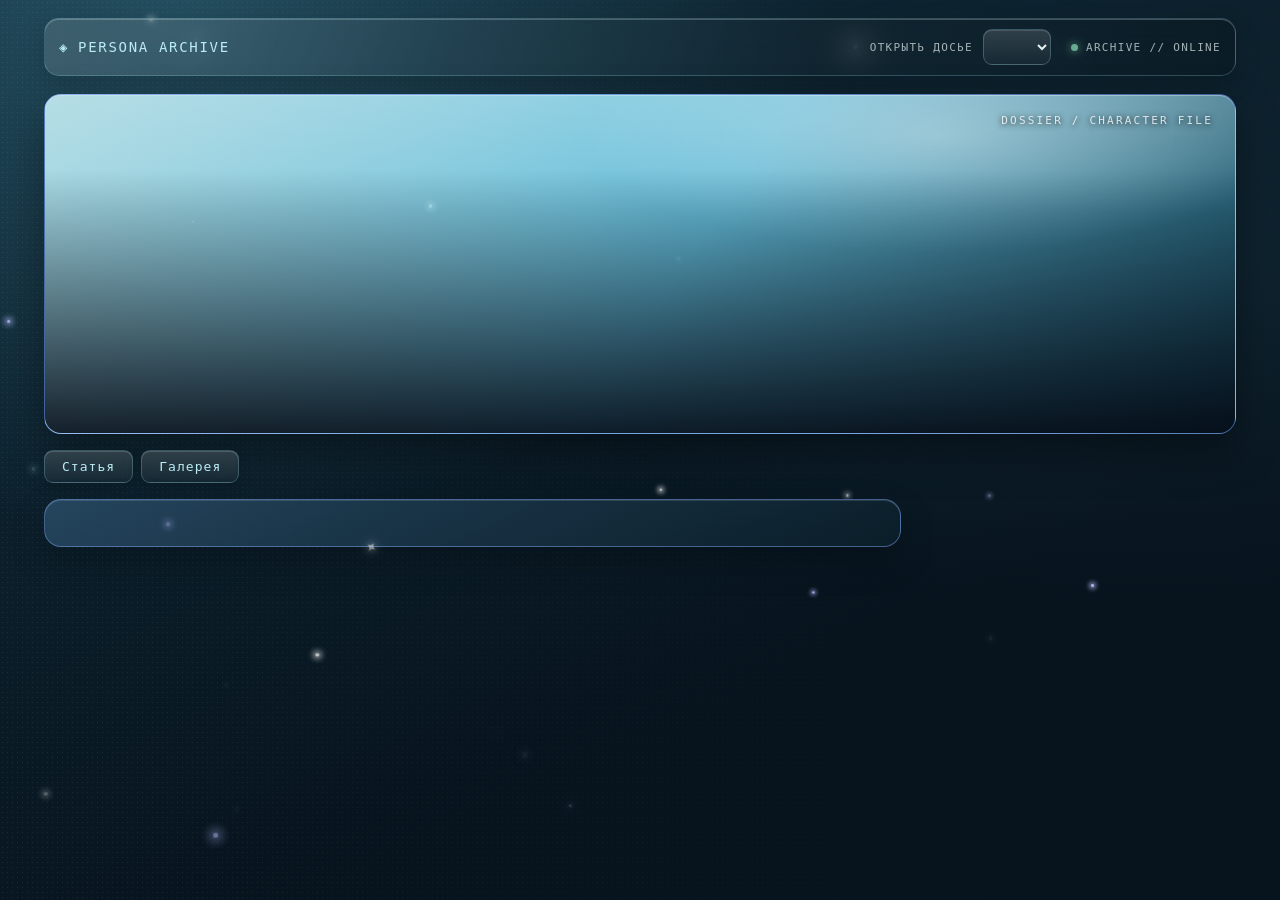
==== commit 02378720: "Add files via upload" ====
--- a/character.html
+++ b/character.html
@@ -41,6 +41,7 @@
 <button type="button" class="gel lb-nav lb-next" id="lb-next" aria-label="Следующее">›</button>
 </div>
 <script src="assets/app.js"></script>
+<script src="assets/sparkles.js"></script>
 <script src="assets/character.js"></script>
 </body>
 </html>
--- a/assets/style.css
+++ b/assets/style.css
@@ -1,4 +1,4 @@
-@import url('https://fonts.googleapis.com/css2?family=Ubuntu:wght@400;500;700&family=Share+Tech+Mono&display=swap');
+@import url('https://fonts.googleapis.com/css2?family=Cormorant+Garamond:wght@600;700&family=Marck+Script&family=Philosopher:wght@400;700&family=Share+Tech+Mono&family=Ubuntu:ital,wght@0,400;0,500;0,700;1,400&display=swap');
 *{box-sizing:border-box} [hidden]{display:none!important}
 :root{--accent:#62b9d5;--font:'Ubuntu','Segoe UI',sans-serif;--mono:'Share Tech Mono',monospace;--accent-light:#b9ecf5;--accent-pale:rgba(83,169,194,.13);--accent-dark:#17485b;--bg-top:#102c3a;--bg-bottom:#07131d;--text:#e4f0f1;--panel-top:rgba(30,70,82,.76);--panel-bottom:rgba(11,31,42,.9);--edge:rgba(151,225,239,.25);--radius:17px;color-scheme:dark}
 html{scroll-behavior:smooth}body{margin:0;min-height:100vh;color:var(--text);font:16px/1.68 var(--font);background:radial-gradient(ellipse at 14% 0, color-mix(in srgb,var(--accent) 25%,transparent),transparent 42%),radial-gradient(ellipse at 90% 30%,rgba(62,126,153,.12),transparent 38%),linear-gradient(155deg,var(--bg-top),var(--bg-bottom) 70%);background-attachment:fixed}body::before{content:"";position:fixed;inset:0;pointer-events:none;opacity:.16;background-image:radial-gradient(rgba(255,255,255,.5) .6px,transparent .6px);background-size:5px 5px;mask-image:linear-gradient(90deg,#000,transparent 85%)}body.noscroll{overflow:hidden}.page{position:relative;max-width:1240px;margin:auto;padding:18px 24px 70px}a{color:var(--accent-light)}a:focus-visible,button:focus-visible,select:focus-visible{outline:2px solid var(--accent-light);outline-offset:3px}
@@ -7,6 +7,114 @@
 .tabs{display:flex;gap:8px;margin:16px 0}.tab,.gel{display:inline-flex;align-items:center;justify-content:center;padding:8px 17px;color:var(--accent-light);text-decoration:none;font:13px var(--mono);letter-spacing:.08em;border:1px solid var(--edge);border-radius:9px;background:linear-gradient(180deg,rgba(255,255,255,.15),rgba(255,255,255,.035));box-shadow:0 1px 0 rgba(255,255,255,.16) inset,0 5px 13px rgba(0,0,0,.17);backdrop-filter:blur(9px);cursor:pointer;transition:transform .18s,filter .18s}.tab:hover,.gel:hover{filter:brightness(1.2);transform:translateY(-1px)}.tab[aria-current=page]{color:#fff;background:linear-gradient(180deg,color-mix(in srgb,var(--accent) 55%,white),var(--accent));border-color:var(--accent-light);box-shadow:0 0 18px color-mix(in srgb,var(--accent) 30%,transparent),0 1px 0 rgba(255,255,255,.5) inset}
 .layout{display:grid;grid-template-columns:minmax(0,1fr) 315px;gap:20px;align-items:start}.panel,.box{background:linear-gradient(155deg,var(--panel-top),var(--panel-bottom));border:1px solid var(--edge);border-radius:var(--radius);box-shadow:0 1px 0 rgba(255,255,255,.12) inset,0 14px 35px rgba(0,0,0,.22);backdrop-filter:blur(13px)}.article{padding:12px 34px 34px;max-width:100%}.article p{margin:.85em 0}.lead{font-size:1.12rem;margin-top:12px}.article h2,.gal-section h2{position:relative;margin:1.6em 0 .65em;padding-bottom:10px;color:var(--accent-light);font-size:1.65rem;letter-spacing:-.025em}.article h2::after,.gal-section h2::after{content:"";display:block;width:100%;height:1px;position:absolute;bottom:0;background:linear-gradient(90deg,var(--accent),transparent)}.article h3{margin:1.35em 0 .35em;color:var(--accent-light);font-size:1.2rem}.article h4{color:var(--accent-light)}.article blockquote{margin:1.1em 0;padding:12px 18px;background:var(--accent-pale);border-left:3px solid var(--accent);border-radius:0 12px 12px 0}.article ul,.article ol{padding-left:1.5em}.article li::marker{color:var(--accent-light)}.inline-fig{margin:1.2em 0;text-align:center}.inline-fig img{max-width:100%;border:1px solid var(--edge);border-radius:12px;box-shadow:0 10px 26px rgba(0,0,0,.32)}.inline-fig figcaption{margin-top:6px;font-size:.85rem;opacity:.75}.toc{display:inline-block;min-width:245px;margin:.8em 0 0;padding:13px 18px;background:var(--accent-pale);border:1px solid var(--edge);border-radius:12px;font-size:.92rem}.toc strong{color:var(--accent-light);font:13px var(--mono);letter-spacing:.1em;text-transform:uppercase}.toc ol{margin:.4em 0 0;padding-left:1.3em}.side{min-width:0}.box{overflow:hidden;margin-bottom:16px}.box-title{margin:0;padding:13px 16px;color:var(--accent-light);font-size:1rem;text-align:left;letter-spacing:.015em;background:linear-gradient(90deg,var(--accent-pale),transparent);border-bottom:1px solid var(--edge)}.box-body{margin:0;padding:7px 16px 13px}.row{display:grid;grid-template-columns:38% minmax(0,1fr);gap:8px;padding:9px 0;border-bottom:1px solid color-mix(in srgb,var(--accent) 20%,transparent)}.row:last-child{border-bottom:0}.row.stack{grid-template-columns:minmax(0,1fr);gap:2px}.row dt{color:var(--accent-light);font:12px var(--mono);letter-spacing:.04em}.row dd{margin:0;line-height:1.5;overflow-wrap:anywhere}.chain-item.last{font-weight:700}.arr{margin:0 .3em;color:var(--accent)}.arr::after{content:'\200b'}.rel-grid{display:grid;grid-template-columns:repeat(auto-fill,minmax(220px,1fr));gap:12px;margin:.6em 0 1em}.rel{padding:13px 15px;background:linear-gradient(145deg,var(--accent-pale),rgba(0,0,0,.12));border:1px solid var(--edge);border-radius:12px}.rel-head{display:flex;flex-wrap:wrap;align-items:center;gap:7px}.rel-name{font-weight:700}.rel p{margin:.45em 0 0;font-size:.94rem}.tag{display:inline-block;padding:1px 8px;color:#fff;font:11px var(--mono);border-radius:5px;background:color-mix(in srgb,var(--accent) 45%,#18202b);border:1px solid var(--edge)}
 .gal-section{margin-top:18px;padding:8px 24px 22px}.gal-section h2{margin:.8em 0 .7em}.jrow{display:flex;gap:10px;margin-bottom:10px}.tile{margin:0;flex:none;min-width:0}.tile-btn{display:block;width:100%;padding:0;overflow:hidden;border:1px solid var(--edge);border-radius:10px;background:var(--accent-pale);cursor:zoom-in;box-shadow:0 6px 16px rgba(0,0,0,.3)}.tile-btn img{display:block;width:100%;object-fit:cover;transition:transform .25s}.tile-btn:hover img{transform:scale(1.035)}.tile figcaption{margin-top:4px;font-size:.8rem;white-space:nowrap;overflow:hidden;text-overflow:ellipsis;opacity:.75}.lb{position:fixed;inset:0;z-index:10;display:flex;align-items:center;justify-content:center;gap:12px;padding:16px;background:rgba(3,4,12,.91);backdrop-filter:blur(14px)}.lb-fig{margin:0;max-width:min(92vw,1100px);text-align:center;color:#fff}.lb-fig img{max-width:100%;max-height:70vh;border:1px solid var(--edge);border-radius:12px;background:var(--accent-pale)}.lb-fig figcaption{margin-top:10px;min-height:1.6em}.lb-actions{display:flex;flex-wrap:wrap;justify-content:center;gap:8px;margin-top:10px}.lb-status{min-height:1.6em;margin:8px 0 0;font-size:.9rem}.lb-nav{width:46px;height:46px;padding:0;border-radius:50%;font-size:1.6rem;flex:none}
-/* Багряное Новолуние — отдельный режим: лунная ночь, багровая дымка и малиновый сигнал тревоги. */
-body[data-character="bagryanoe-novolunie"]{--accent:#c52c82;--accent-light:#ff9acb;--accent-pale:rgba(112,31,93,.22);--accent-dark:#3a123c;--bg-top:#170d2b;--bg-bottom:#05040d;--text:#f0dce9;--panel-top:rgba(43,19,54,.88);--panel-bottom:rgba(13,8,25,.96);--edge:rgba(226,73,158,.25);background-image:radial-gradient(ellipse at 80% 5%,rgba(163,35,132,.22),transparent 32%),radial-gradient(ellipse at 10% 35%,rgba(66,39,125,.22),transparent 42%),linear-gradient(160deg,#170d2b,#080611 68%,#03030a)}body[data-character="bagryanoe-novolunie"]::before{opacity:.28;background-image:radial-gradient(rgba(255,174,222,.65) .7px,transparent .8px);background-size:31px 31px;mask-image:linear-gradient(180deg,#000,transparent 80%)}body[data-character="bagryanoe-novolunie"] .hero{background-color:#13091f;box-shadow:0 18px 48px rgba(0,0,0,.65),0 0 32px rgba(163,27,119,.12)}body[data-character="bagryanoe-novolunie"] .hero::before{background:linear-gradient(90deg,rgba(7,3,17,.28),rgba(9,3,19,.04) 70%),linear-gradient(0deg,rgba(5,3,13,.95),rgba(9,3,20,.04) 85%),linear-gradient(180deg,rgba(213,105,186,.09),transparent 45%)}body[data-character="bagryanoe-novolunie"] .hero::after{color:#f5a1d0;text-shadow:0 0 12px #c52c82}body[data-character="bagryanoe-novolunie"] .hero h1{text-shadow:0 0 28px rgba(232,42,147,.35),0 4px 18px #000}body[data-character="bagryanoe-novolunie"] .tab[aria-current=page]{background:linear-gradient(180deg,#d64a9a,#811653);border-color:#f38ac1}body[data-character="bagryanoe-novolunie"] .archive-status i{background:#f45ba9;box-shadow:0 0 12px #f45ba9}
+body[data-character="bagryanoe-novolunie"]{
+--accent:#c52c82;
+--accent-light:#ff9acb;
+--accent-pale:rgba(112,31,93,.22);
+--accent-dark:#3a123c;
+--violet:#8b5cf6;
+--violet-light:#c9b0ff;
+--bg-top:#170d2b;
+--bg-bottom:#05040d;
+--text:#f0dce9;
+--panel-top:rgba(43,19,54,.88);
+--panel-bottom:rgba(13,8,25,.96);
+--edge:rgba(226,73,158,.25);
+background-image:radial-gradient(ellipse at 80% 5%,rgba(163,35,132,.22),transparent 32%),radial-gradient(ellipse at 10% 35%,rgba(84,50,160,.3),transparent 42%),radial-gradient(ellipse at 55% 100%,rgba(110,70,220,.2),transparent 48%),linear-gradient(160deg,#170d2b,#080611 68%,#03030a);
+}
+body[data-character="bagryanoe-novolunie"]::before{opacity:.28;background-image:radial-gradient(rgba(214,176,255,.6) .7px,transparent .8px);background-size:31px 31px;mask-image:linear-gradient(180deg,#000,transparent 80%)}
+body[data-character="bagryanoe-novolunie"] .hero{background-color:#13091f;box-shadow:0 18px 48px rgba(0,0,0,.65),0 0 38px rgba(139,92,246,.22)}
+body[data-character="bagryanoe-novolunie"] .hero::before{background:linear-gradient(90deg,rgba(7,3,17,.28),rgba(9,3,19,.04) 70%),linear-gradient(0deg,rgba(5,3,13,.95),rgba(9,3,20,.04) 85%),linear-gradient(180deg,rgba(213,105,186,.09),transparent 45%)}
+body[data-character="bagryanoe-novolunie"] .hero::after{color:#f5a1d0;text-shadow:0 0 12px #c52c82}
+body[data-character="bagryanoe-novolunie"] .hero h1{text-shadow:0 0 34px rgba(139,92,246,.6),0 0 20px rgba(232,42,147,.35),0 4px 18px #000}
+body[data-character="bagryanoe-novolunie"] .tab[aria-current=page]{background:linear-gradient(180deg,#d64a9a,#6d3fc4);border-color:#f38ac1}
+body[data-character="bagryanoe-novolunie"] .archive-status i{background:#f45ba9;box-shadow:0 0 12px #f45ba9}
 @media(max-width:850px){.layout{grid-template-columns:minmax(0,1fr)}.side{order:-1}.article{padding:8px 20px 24px}.hero{min-height:270px}.hero-inner{padding:24px}.archive-status{display:none}}@media(max-width:560px){.page{padding:10px 10px 45px}.topbar{gap:9px;padding:8px 10px}.archive-mark span{display:none}.character-switch{gap:6px}.character-switch>span{display:none}.character-switch select{max-width:54vw}.hero{min-height:240px}.hero-inner{padding:20px}.hero h1{font-size:2.55rem}.hero-quote{font-size:.92rem}.article{padding:5px 15px 20px}.gal-section{padding:5px 12px 15px}.lb{flex-wrap:wrap;align-content:center}.lb-nav{order:2}.lb-fig{order:1;width:100%}.row{grid-template-columns:34% minmax(0,1fr)}}@media(prefers-reduced-motion:reduce){html{scroll-behavior:auto}*{transition:none!important}}
+:root{
+--display:"Cormorant Garamond","Times New Roman",serif;
+--head:"Philosopher","Ubuntu",sans-serif;
+--script:"Marck Script","Ubuntu",cursive;
+}
+body{
+--violet:color-mix(in srgb,var(--accent) 40%,#7a5cff);
+--violet-light:color-mix(in srgb,var(--violet) 55%,white);
+}
+html{scrollbar-color:color-mix(in srgb,var(--violet) 55%,#000) transparent}
+::selection{background:color-mix(in srgb,var(--violet) 55%,transparent);color:#fff}
+.page{z-index:1}
+.sparkles{position:fixed;inset:0;overflow:hidden;pointer-events:none}
+.sparkles.back{z-index:0}
+.sparkles.front{z-index:2;opacity:.7}
+.sp1{--spark:var(--accent-light)}
+.sp2{--spark:var(--violet-light)}
+.sp3{--spark:#fff}
+.fly{position:absolute;width:var(--s);height:var(--s);border-radius:50%;background:var(--spark);box-shadow:0 0 calc(var(--s) * 2) calc(var(--s) * .6) var(--spark);opacity:0;animation:drift var(--t) ease-in-out infinite,glow var(--g) ease-in-out infinite}
+.star{position:absolute;font-style:normal;font-family:"Segoe UI Symbol","Apple Symbols","DejaVu Sans",sans-serif;font-size:var(--s);line-height:1;color:var(--spark);text-shadow:0 0 8px var(--spark),0 0 18px var(--spark);opacity:0;animation:twinkle var(--g) ease-in-out infinite}
+.star::before{content:"✦"}
+@keyframes drift{0%,100%{transform:translate3d(0,0,0)}50%{transform:translate3d(var(--dx),var(--dy),0)}}
+@keyframes glow{0%,100%{opacity:0}50%{opacity:.95}}
+@keyframes twinkle{0%,100%{opacity:0;transform:scale(.4) rotate(0deg)}50%{opacity:1;transform:scale(1) rotate(45deg)}}
+@keyframes twinkle-text{0%,100%{opacity:.35}50%{opacity:1}}
+.hero{border-color:color-mix(in srgb,var(--violet) 45%,transparent)}
+.hero-glow,.hero-sparks{position:absolute;inset:0;pointer-events:none}
+.hero-glow{mix-blend-mode:screen;background:radial-gradient(ellipse at 10% 100%,color-mix(in srgb,var(--violet) 40%,transparent),transparent 55%),radial-gradient(ellipse at 96% 0,color-mix(in srgb,var(--accent) 30%,transparent),transparent 45%)}
+.hero-sparks{overflow:hidden}
+.hero h1{font-family:var(--display);font-weight:700;font-size:clamp(2.9rem,7.4vw,5.8rem);line-height:.98;letter-spacing:-.01em;text-shadow:0 0 30px color-mix(in srgb,var(--violet) 55%,transparent),0 3px 18px rgba(0,0,0,.6)}
+.hero-quote{font-family:var(--script);font-style:normal;font-size:1.35rem;line-height:1.45}
+.hero-quote footer{font-family:var(--font);font-size:.85rem}
+.panel,.box{background:linear-gradient(155deg,color-mix(in srgb,var(--violet) 13%,var(--panel-top)),var(--panel-bottom));border-color:color-mix(in srgb,var(--violet) 32%,var(--edge))}
+.tab:hover,.gel:hover{box-shadow:0 0 16px color-mix(in srgb,var(--violet) 45%,transparent),0 1px 0 rgba(255,255,255,.16) inset}
+.article h2,.gal-section h2{font-family:var(--display);font-weight:700;font-size:2.15rem;line-height:1.1;letter-spacing:0}
+.article h2{clear:both}
+.article h2::before,.gal-section h2::before{content:"✦";margin-right:.45em;font-family:"Segoe UI Symbol","Apple Symbols","DejaVu Sans",sans-serif;font-size:.5em;vertical-align:.5em;color:var(--violet-light);text-shadow:0 0 10px var(--violet);animation:twinkle-text 3.4s ease-in-out infinite}
+.article h2::after,.gal-section h2::after{height:2px;background:linear-gradient(90deg,var(--accent),var(--violet) 55%,transparent)}
+.article h3{font-family:var(--head);font-weight:700;font-size:1.3rem;color:var(--violet-light)}
+.article h4{font-family:var(--head);font-weight:700}
+.article p{text-align:justify;text-indent:1.6em;hyphens:auto;-webkit-hyphens:auto;overflow-wrap:break-word}
+.article .rel p{text-align:left;text-indent:0;hyphens:manual}
+.article a{color:var(--violet-light);text-decoration-color:color-mix(in srgb,var(--violet) 55%,transparent);text-underline-offset:3px;transition:color .15s,text-shadow .15s}
+.article a:hover{color:var(--accent-light);text-shadow:0 0 12px var(--violet)}
+.article blockquote{border-left:3px solid transparent;border-image:linear-gradient(180deg,var(--accent),var(--violet)) 1;background:linear-gradient(110deg,color-mix(in srgb,var(--violet) 16%,transparent),var(--accent-pale))}
+.article li::marker{color:var(--violet-light)}
+.inline-fig img{border-color:color-mix(in srgb,var(--violet) 40%,var(--edge));box-shadow:0 10px 26px rgba(0,0,0,.4),0 0 24px color-mix(in srgb,var(--violet) 22%,transparent)}
+.portrait{float:right;width:min(40%,230px);margin:6px 0 14px 26px}
+.portrait-frame{position:relative;aspect-ratio:1/1;overflow:hidden;border:1px solid color-mix(in srgb,var(--violet) 55%,var(--edge));border-radius:16px;box-shadow:0 0 0 4px color-mix(in srgb,var(--violet) 16%,transparent),0 14px 34px rgba(0,0,0,.5),0 0 30px color-mix(in srgb,var(--violet) 28%,transparent)}
+.portrait-frame img{display:block;width:100%;height:100%;object-fit:cover}
+.portrait-frame::after{content:"";position:absolute;inset:0;background:linear-gradient(160deg,rgba(255,255,255,.2),transparent 40%);pointer-events:none}
+.portrait figcaption{margin-top:9px;font-family:var(--script);font-size:1.05rem;line-height:1.3;text-align:center;color:var(--violet-light)}
+.toc{display:flex;flex-wrap:wrap;align-items:center;gap:8px;min-width:0;margin:1.1em 0 .2em;padding:10px 14px;border-radius:14px;border-color:color-mix(in srgb,var(--violet) 35%,var(--edge));background:linear-gradient(110deg,color-mix(in srgb,var(--violet) 18%,transparent),var(--accent-pale))}
+.toc strong{margin-right:6px;color:var(--violet-light)}
+.toc ol{display:contents;margin:0;padding:0;list-style:none}
+.toc li a{display:inline-block;padding:2px 12px;color:var(--text);text-decoration:none;border:1px solid color-mix(in srgb,var(--violet) 40%,transparent);border-radius:999px;background:rgba(255,255,255,.04);transition:background .15s,box-shadow .15s,color .15s}
+.toc li a:hover{color:#fff;text-shadow:none;background:color-mix(in srgb,var(--violet) 35%,transparent);box-shadow:0 0 14px color-mix(in srgb,var(--violet) 40%,transparent)}
+.box-title{font-family:var(--head);font-size:1.1rem;font-weight:700;background:linear-gradient(90deg,color-mix(in srgb,var(--violet) 32%,transparent),transparent 85%)}
+.box-title::before{content:"✦";margin-right:.5em;font-family:"Segoe UI Symbol","Apple Symbols","DejaVu Sans",sans-serif;color:var(--violet-light);text-shadow:0 0 10px var(--violet)}
+.row{border-bottom-color:color-mix(in srgb,var(--violet) 22%,transparent)}
+.row dt{color:var(--violet-light)}
+.arr{color:var(--violet-light)}
+.rel{position:relative;border-color:color-mix(in srgb,var(--violet) 30%,var(--edge));background:linear-gradient(145deg,color-mix(in srgb,var(--violet) 16%,var(--accent-pale)),rgba(0,0,0,.14));transition:transform .18s,box-shadow .18s}
+.rel:hover{transform:translateY(-2px);box-shadow:0 0 0 1px color-mix(in srgb,var(--violet) 60%,transparent),0 12px 28px color-mix(in srgb,var(--violet) 28%,transparent)}
+.rel::after{content:"✦";position:absolute;right:12px;top:10px;font-family:"Segoe UI Symbol","Apple Symbols","DejaVu Sans",sans-serif;font-size:.8rem;color:var(--violet-light);opacity:.55}
+.rel-name{font-family:var(--head);font-size:1.08rem}
+.tag{background:linear-gradient(135deg,color-mix(in srgb,var(--accent) 50%,#18202b),color-mix(in srgb,var(--violet) 60%,#18202b));border-color:color-mix(in srgb,var(--violet) 45%,transparent)}
+.rel-grid{grid-template-columns:repeat(auto-fill,260px)}
+.rel-entry{display:grid;grid-template-columns:260px minmax(0,1fr);gap:20px;align-items:start;margin:14px 0}
+.rel-full{padding-left:20px;border-left:1px dashed color-mix(in srgb,var(--violet) 50%,transparent)}
+.rel-full>:first-child{margin-top:0}
+.rel-full>:last-child{margin-bottom:0}
+.tile-btn{border-color:color-mix(in srgb,var(--violet) 28%,var(--edge));transition:box-shadow .2s,border-color .2s}
+.tile-btn:hover{border-color:var(--violet-light);box-shadow:0 0 0 1px var(--violet),0 10px 28px color-mix(in srgb,var(--violet) 42%,transparent)}
+@media(max-width:700px){
+.portrait{float:none;width:min(70%,260px);margin:10px auto 16px}
+.rel-entry{grid-template-columns:minmax(0,1fr);gap:12px}
+.rel-full{padding:12px 0 0;border-left:0;border-top:1px dashed color-mix(in srgb,var(--violet) 50%,transparent)}
+.article h2{font-size:1.85rem}
+.hero-inner{padding-top:48px}
+.hero h1{font-size:2.6rem}
+.rel-grid{grid-template-columns:minmax(0,1fr)}
+}
+@media(prefers-reduced-motion:reduce){
+.fly,.star,.article h2::before,.gal-section h2::before{animation:none}
+.fly,.star{opacity:.45}
+.sparkles.front{display:none}
+}
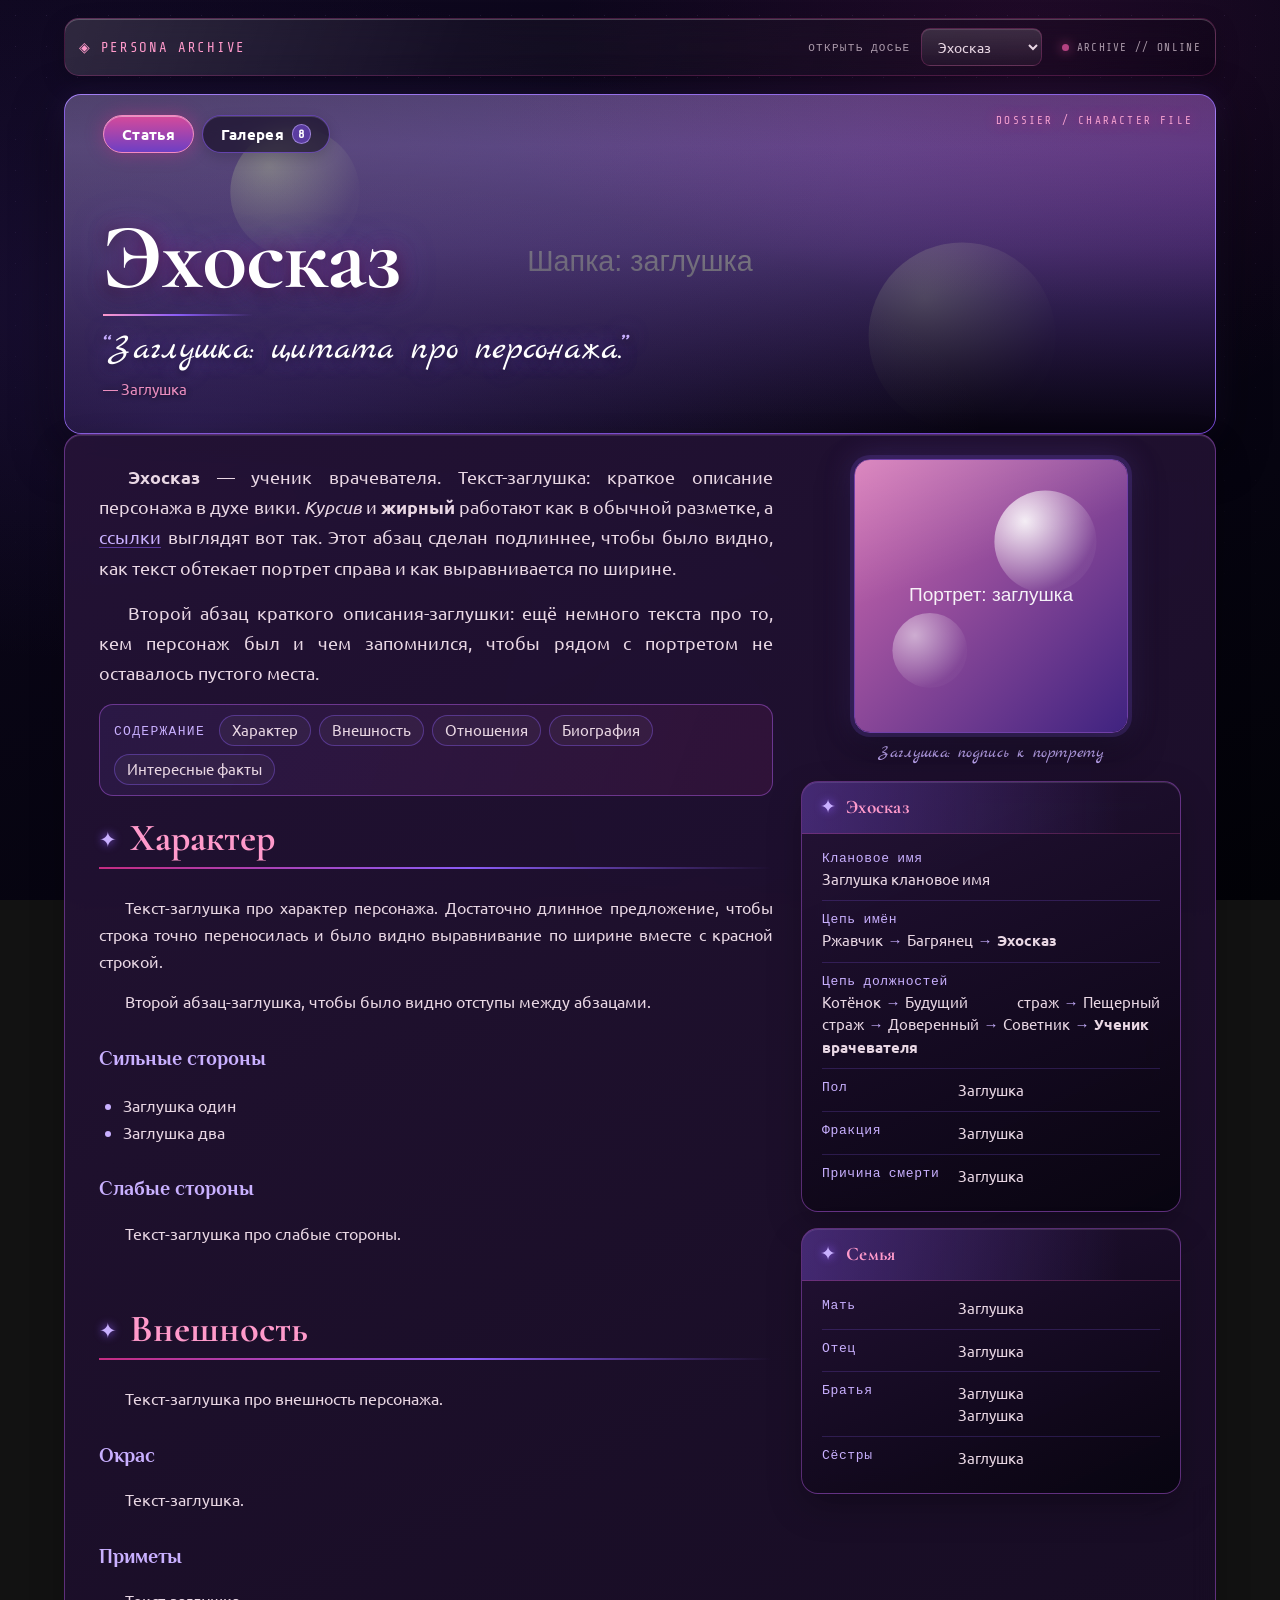
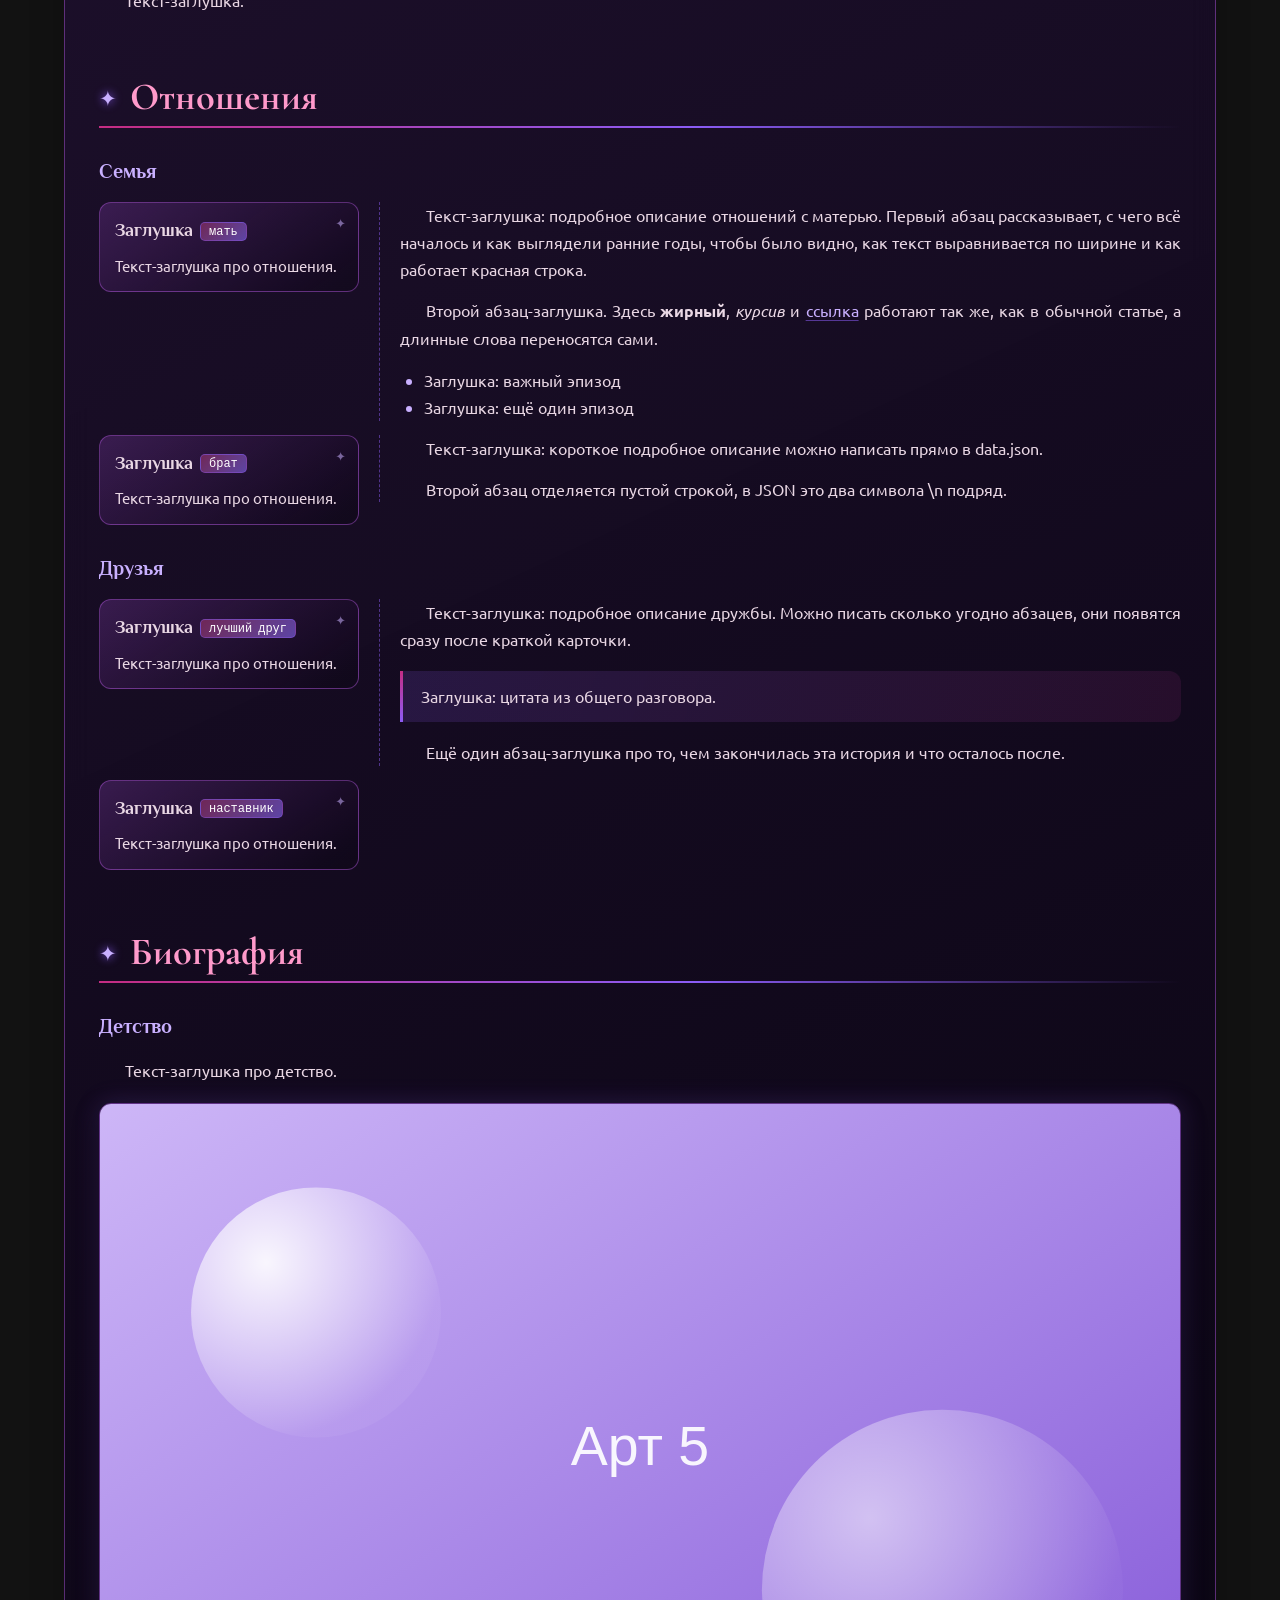
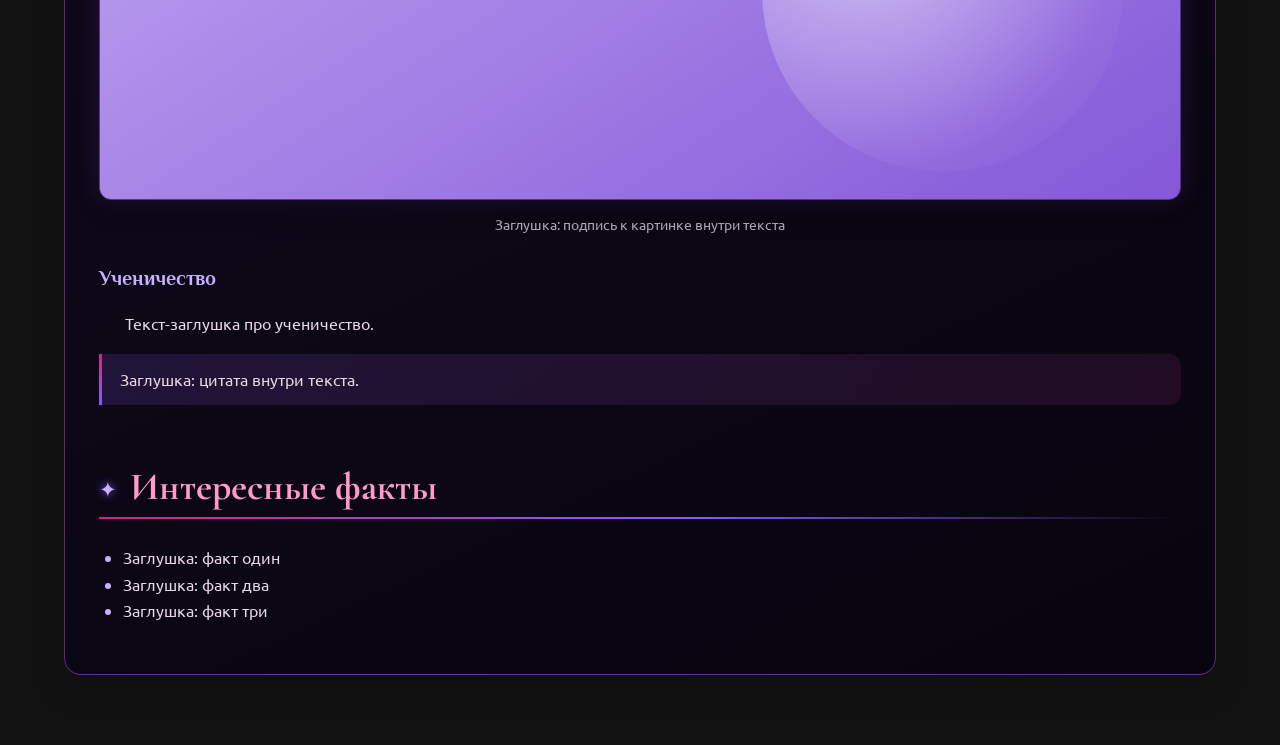
==== commit d616f4f1: "Add files via upload" ====
--- a/character.html
+++ b/character.html
@@ -20,7 +20,6 @@
 </nav>
 <div class="layout" id="view-article">
 <article class="panel article" id="article"></article>
-<aside class="side" id="side"></aside>
 </div>
 <div id="view-gallery" hidden>
 <div id="gallery"></div>
--- a/assets/style.css
+++ b/assets/style.css
@@ -7,28 +7,28 @@
 .tabs{display:flex;gap:8px;margin:16px 0}.tab,.gel{display:inline-flex;align-items:center;justify-content:center;padding:8px 17px;color:var(--accent-light);text-decoration:none;font:13px var(--mono);letter-spacing:.08em;border:1px solid var(--edge);border-radius:9px;background:linear-gradient(180deg,rgba(255,255,255,.15),rgba(255,255,255,.035));box-shadow:0 1px 0 rgba(255,255,255,.16) inset,0 5px 13px rgba(0,0,0,.17);backdrop-filter:blur(9px);cursor:pointer;transition:transform .18s,filter .18s}.tab:hover,.gel:hover{filter:brightness(1.2);transform:translateY(-1px)}.tab[aria-current=page]{color:#fff;background:linear-gradient(180deg,color-mix(in srgb,var(--accent) 55%,white),var(--accent));border-color:var(--accent-light);box-shadow:0 0 18px color-mix(in srgb,var(--accent) 30%,transparent),0 1px 0 rgba(255,255,255,.5) inset}
 .layout{display:grid;grid-template-columns:minmax(0,1fr) 315px;gap:20px;align-items:start}.panel,.box{background:linear-gradient(155deg,var(--panel-top),var(--panel-bottom));border:1px solid var(--edge);border-radius:var(--radius);box-shadow:0 1px 0 rgba(255,255,255,.12) inset,0 14px 35px rgba(0,0,0,.22);backdrop-filter:blur(13px)}.article{padding:12px 34px 34px;max-width:100%}.article p{margin:.85em 0}.lead{font-size:1.12rem;margin-top:12px}.article h2,.gal-section h2{position:relative;margin:1.6em 0 .65em;padding-bottom:10px;color:var(--accent-light);font-size:1.65rem;letter-spacing:-.025em}.article h2::after,.gal-section h2::after{content:"";display:block;width:100%;height:1px;position:absolute;bottom:0;background:linear-gradient(90deg,var(--accent),transparent)}.article h3{margin:1.35em 0 .35em;color:var(--accent-light);font-size:1.2rem}.article h4{color:var(--accent-light)}.article blockquote{margin:1.1em 0;padding:12px 18px;background:var(--accent-pale);border-left:3px solid var(--accent);border-radius:0 12px 12px 0}.article ul,.article ol{padding-left:1.5em}.article li::marker{color:var(--accent-light)}.inline-fig{margin:1.2em 0;text-align:center}.inline-fig img{max-width:100%;border:1px solid var(--edge);border-radius:12px;box-shadow:0 10px 26px rgba(0,0,0,.32)}.inline-fig figcaption{margin-top:6px;font-size:.85rem;opacity:.75}.toc{display:inline-block;min-width:245px;margin:.8em 0 0;padding:13px 18px;background:var(--accent-pale);border:1px solid var(--edge);border-radius:12px;font-size:.92rem}.toc strong{color:var(--accent-light);font:13px var(--mono);letter-spacing:.1em;text-transform:uppercase}.toc ol{margin:.4em 0 0;padding-left:1.3em}.side{min-width:0}.box{overflow:hidden;margin-bottom:16px}.box-title{margin:0;padding:13px 16px;color:var(--accent-light);font-size:1rem;text-align:left;letter-spacing:.015em;background:linear-gradient(90deg,var(--accent-pale),transparent);border-bottom:1px solid var(--edge)}.box-body{margin:0;padding:7px 16px 13px}.row{display:grid;grid-template-columns:38% minmax(0,1fr);gap:8px;padding:9px 0;border-bottom:1px solid color-mix(in srgb,var(--accent) 20%,transparent)}.row:last-child{border-bottom:0}.row.stack{grid-template-columns:minmax(0,1fr);gap:2px}.row dt{color:var(--accent-light);font:12px var(--mono);letter-spacing:.04em}.row dd{margin:0;line-height:1.5;overflow-wrap:anywhere}.chain-item.last{font-weight:700}.arr{margin:0 .3em;color:var(--accent)}.arr::after{content:'\200b'}.rel-grid{display:grid;grid-template-columns:repeat(auto-fill,minmax(220px,1fr));gap:12px;margin:.6em 0 1em}.rel{padding:13px 15px;background:linear-gradient(145deg,var(--accent-pale),rgba(0,0,0,.12));border:1px solid var(--edge);border-radius:12px}.rel-head{display:flex;flex-wrap:wrap;align-items:center;gap:7px}.rel-name{font-weight:700}.rel p{margin:.45em 0 0;font-size:.94rem}.tag{display:inline-block;padding:1px 8px;color:#fff;font:11px var(--mono);border-radius:5px;background:color-mix(in srgb,var(--accent) 45%,#18202b);border:1px solid var(--edge)}
 .gal-section{margin-top:18px;padding:8px 24px 22px}.gal-section h2{margin:.8em 0 .7em}.jrow{display:flex;gap:10px;margin-bottom:10px}.tile{margin:0;flex:none;min-width:0}.tile-btn{display:block;width:100%;padding:0;overflow:hidden;border:1px solid var(--edge);border-radius:10px;background:var(--accent-pale);cursor:zoom-in;box-shadow:0 6px 16px rgba(0,0,0,.3)}.tile-btn img{display:block;width:100%;object-fit:cover;transition:transform .25s}.tile-btn:hover img{transform:scale(1.035)}.tile figcaption{margin-top:4px;font-size:.8rem;white-space:nowrap;overflow:hidden;text-overflow:ellipsis;opacity:.75}.lb{position:fixed;inset:0;z-index:10;display:flex;align-items:center;justify-content:center;gap:12px;padding:16px;background:rgba(3,4,12,.91);backdrop-filter:blur(14px)}.lb-fig{margin:0;max-width:min(92vw,1100px);text-align:center;color:#fff}.lb-fig img{max-width:100%;max-height:70vh;border:1px solid var(--edge);border-radius:12px;background:var(--accent-pale)}.lb-fig figcaption{margin-top:10px;min-height:1.6em}.lb-actions{display:flex;flex-wrap:wrap;justify-content:center;gap:8px;margin-top:10px}.lb-status{min-height:1.6em;margin:8px 0 0;font-size:.9rem}.lb-nav{width:46px;height:46px;padding:0;border-radius:50%;font-size:1.6rem;flex:none}
-body[data-character="bagryanoe-novolunie"]{
+body[data-character="echoteller"]{
 --accent:#c52c82;
 --accent-light:#ff9acb;
 --accent-pale:rgba(112,31,93,.22);
 --accent-dark:#3a123c;
 --violet:#8b5cf6;
 --violet-light:#c9b0ff;
---bg-top:#170d2b;
---bg-bottom:#05040d;
---text:#f0dce9;
---panel-top:rgba(43,19,54,.88);
---panel-bottom:rgba(13,8,25,.96);
+--bg-top:#100820;
+--bg-bottom:#040309;
+--text:#e9d7e4;
+--panel-top:rgba(30,14,42,.92);
+--panel-bottom:rgba(8,5,16,.97);
 --edge:rgba(226,73,158,.25);
-background-image:radial-gradient(ellipse at 80% 5%,rgba(163,35,132,.22),transparent 32%),radial-gradient(ellipse at 10% 35%,rgba(84,50,160,.3),transparent 42%),radial-gradient(ellipse at 55% 100%,rgba(110,70,220,.2),transparent 48%),linear-gradient(160deg,#170d2b,#080611 68%,#03030a);
+background-image:radial-gradient(ellipse at 80% 5%,rgba(163,35,132,.14),transparent 32%),radial-gradient(ellipse at 10% 35%,rgba(84,50,160,.17),transparent 42%),radial-gradient(ellipse at 55% 100%,rgba(110,70,220,.1),transparent 48%),linear-gradient(160deg,#0f0820,#060410 68%,#020207);
 }
-body[data-character="bagryanoe-novolunie"]::before{opacity:.28;background-image:radial-gradient(rgba(214,176,255,.6) .7px,transparent .8px);background-size:31px 31px;mask-image:linear-gradient(180deg,#000,transparent 80%)}
-body[data-character="bagryanoe-novolunie"] .hero{background-color:#13091f;box-shadow:0 18px 48px rgba(0,0,0,.65),0 0 38px rgba(139,92,246,.22)}
-body[data-character="bagryanoe-novolunie"] .hero::before{background:linear-gradient(90deg,rgba(7,3,17,.28),rgba(9,3,19,.04) 70%),linear-gradient(0deg,rgba(5,3,13,.95),rgba(9,3,20,.04) 85%),linear-gradient(180deg,rgba(213,105,186,.09),transparent 45%)}
-body[data-character="bagryanoe-novolunie"] .hero::after{color:#f5a1d0;text-shadow:0 0 12px #c52c82}
-body[data-character="bagryanoe-novolunie"] .hero h1{text-shadow:0 0 34px rgba(139,92,246,.6),0 0 20px rgba(232,42,147,.35),0 4px 18px #000}
-body[data-character="bagryanoe-novolunie"] .tab[aria-current=page]{background:linear-gradient(180deg,#d64a9a,#6d3fc4);border-color:#f38ac1}
-body[data-character="bagryanoe-novolunie"] .archive-status i{background:#f45ba9;box-shadow:0 0 12px #f45ba9}
+body[data-character="echoteller"]::before{opacity:.18;background-image:radial-gradient(rgba(214,176,255,.6) .7px,transparent .8px);background-size:31px 31px;mask-image:linear-gradient(180deg,#000,transparent 80%)}
+body[data-character="echoteller"] .hero{background-color:#13091f;box-shadow:0 18px 48px rgba(0,0,0,.7),0 0 32px rgba(139,92,246,.14)}
+body[data-character="echoteller"] .hero::before{background:linear-gradient(90deg,rgba(7,3,17,.28),rgba(9,3,19,.04) 70%),linear-gradient(0deg,rgba(4,2,10,.96),rgba(9,3,20,.18) 85%),linear-gradient(180deg,rgba(5,2,12,.3),transparent 45%)}
+body[data-character="echoteller"] .hero::after{color:#f5a1d0;text-shadow:0 0 12px #c52c82}
+body[data-character="echoteller"] .hero h1{text-shadow:0 0 34px rgba(139,92,246,.6),0 0 20px rgba(232,42,147,.35),0 4px 18px #000}
+body[data-character="echoteller"] .tab[aria-current=page]{background:linear-gradient(180deg,#d64a9a,#6d3fc4);border-color:#f38ac1}
+body[data-character="echoteller"] .archive-status i{background:#f45ba9;box-shadow:0 0 12px #f45ba9}
 @media(max-width:850px){.layout{grid-template-columns:minmax(0,1fr)}.side{order:-1}.article{padding:8px 20px 24px}.hero{min-height:270px}.hero-inner{padding:24px}.archive-status{display:none}}@media(max-width:560px){.page{padding:10px 10px 45px}.topbar{gap:9px;padding:8px 10px}.archive-mark span{display:none}.character-switch{gap:6px}.character-switch>span{display:none}.character-switch select{max-width:54vw}.hero{min-height:240px}.hero-inner{padding:20px}.hero h1{font-size:2.55rem}.hero-quote{font-size:.92rem}.article{padding:5px 15px 20px}.gal-section{padding:5px 12px 15px}.lb{flex-wrap:wrap;align-content:center}.lb-nav{order:2}.lb-fig{order:1;width:100%}.row{grid-template-columns:34% minmax(0,1fr)}}@media(prefers-reduced-motion:reduce){html{scroll-behavior:auto}*{transition:none!important}}
 :root{
 --display:"Cormorant Garamond","Times New Roman",serif;
@@ -44,7 +44,7 @@
 .page{z-index:1}
 .sparkles{position:fixed;inset:0;overflow:hidden;pointer-events:none}
 .sparkles.back{z-index:0}
-.sparkles.front{z-index:2;opacity:.7}
+.sparkles.front{z-index:2;opacity:.5}
 .sp1{--spark:var(--accent-light)}
 .sp2{--spark:var(--violet-light)}
 .sp3{--spark:#fff}
@@ -52,23 +52,27 @@
 .star{position:absolute;font-style:normal;font-family:"Segoe UI Symbol","Apple Symbols","DejaVu Sans",sans-serif;font-size:var(--s);line-height:1;color:var(--spark);text-shadow:0 0 8px var(--spark),0 0 18px var(--spark);opacity:0;animation:twinkle var(--g) ease-in-out infinite}
 .star::before{content:"✦"}
 @keyframes drift{0%,100%{transform:translate3d(0,0,0)}50%{transform:translate3d(var(--dx),var(--dy),0)}}
-@keyframes glow{0%,100%{opacity:0}50%{opacity:.95}}
-@keyframes twinkle{0%,100%{opacity:0;transform:scale(.4) rotate(0deg)}50%{opacity:1;transform:scale(1) rotate(45deg)}}
+@keyframes glow{0%,100%{opacity:0}50%{opacity:.75}}
+@keyframes twinkle{0%,100%{opacity:0;transform:scale(.4) rotate(0deg)}50%{opacity:.8;transform:scale(1) rotate(45deg)}}
 @keyframes twinkle-text{0%,100%{opacity:.35}50%{opacity:1}}
 .hero{border-color:color-mix(in srgb,var(--violet) 45%,transparent)}
 .hero-glow,.hero-sparks{position:absolute;inset:0;pointer-events:none}
-.hero-glow{mix-blend-mode:screen;background:radial-gradient(ellipse at 10% 100%,color-mix(in srgb,var(--violet) 40%,transparent),transparent 55%),radial-gradient(ellipse at 96% 0,color-mix(in srgb,var(--accent) 30%,transparent),transparent 45%)}
+.hero-glow{background:radial-gradient(ellipse at 10% 100%,color-mix(in srgb,var(--violet) 26%,transparent),transparent 55%),radial-gradient(ellipse at 96% 0,color-mix(in srgb,var(--accent) 16%,transparent),transparent 45%)}
 .hero-sparks{overflow:hidden}
 .hero h1{font-family:var(--display);font-weight:700;font-size:clamp(2.9rem,7.4vw,5.8rem);line-height:.98;letter-spacing:-.01em;text-shadow:0 0 30px color-mix(in srgb,var(--violet) 55%,transparent),0 3px 18px rgba(0,0,0,.6)}
-.hero-quote{font-family:var(--script);font-style:normal;font-size:1.35rem;line-height:1.45}
-.hero-quote footer{font-family:var(--font);font-size:.85rem}
-.panel,.box{background:linear-gradient(155deg,color-mix(in srgb,var(--violet) 13%,var(--panel-top)),var(--panel-bottom));border-color:color-mix(in srgb,var(--violet) 32%,var(--edge))}
+.hero-quote{display:block;max-width:760px;margin:10px 0 0;padding:0;background:none;border:0;border-radius:0;box-shadow:none;backdrop-filter:none;font-family:var(--script);font-style:normal;font-size:clamp(1.5rem,3.2vw,2.2rem);line-height:1.3;color:#fff;text-shadow:0 0 20px color-mix(in srgb,var(--violet) 70%,transparent),0 2px 10px rgba(0,0,0,.8)}
+.hero-quote::before{content:"";display:block;width:150px;height:2px;margin:0 0 12px;background:linear-gradient(90deg,var(--accent-light),var(--violet),transparent)}
+.hero-quote p::before,.hero-quote p::after{color:var(--violet-light)}
+.hero-quote footer{margin-top:6px;font-family:var(--font);font-size:.95rem;text-align:left;color:var(--accent-light);opacity:.9;text-shadow:0 1px 6px rgba(0,0,0,.8)}
+.hero-quote footer::before{content:"— "}
+.panel,.box{background:linear-gradient(155deg,color-mix(in srgb,var(--violet) 6%,var(--panel-top)),var(--panel-bottom));border-color:color-mix(in srgb,var(--violet) 32%,var(--edge))}
 .tab:hover,.gel:hover{box-shadow:0 0 16px color-mix(in srgb,var(--violet) 45%,transparent),0 1px 0 rgba(255,255,255,.16) inset}
-.article h2,.gal-section h2{font-family:var(--display);font-weight:700;font-size:2.15rem;line-height:1.1;letter-spacing:0}
+.article h2,.gal-section h2{font-family:var(--display);font-weight:700;font-size:2.4rem;line-height:1.1;letter-spacing:0}
 .article h2{clear:both}
-.article h2::before,.gal-section h2::before{content:"✦";margin-right:.45em;font-family:"Segoe UI Symbol","Apple Symbols","DejaVu Sans",sans-serif;font-size:.5em;vertical-align:.5em;color:var(--violet-light);text-shadow:0 0 10px var(--violet);animation:twinkle-text 3.4s ease-in-out infinite}
+.article h2,.gal-section h2{padding-left:.8em}
+.article h2::before,.gal-section h2::before{content:"✦";position:absolute;left:0;top:calc(50% - 3px);transform:translateY(-50%);font-family:"Segoe UI Symbol","Apple Symbols","DejaVu Sans",sans-serif;font-size:.55em;line-height:1;color:var(--violet-light);text-shadow:0 0 10px var(--violet);animation:twinkle-text 3.4s ease-in-out infinite}
 .article h2::after,.gal-section h2::after{height:2px;background:linear-gradient(90deg,var(--accent),var(--violet) 55%,transparent)}
-.article h3{font-family:var(--head);font-weight:700;font-size:1.3rem;color:var(--violet-light)}
+.article h3{font-family:var(--head);font-weight:700;font-size:1.25rem;color:var(--violet-light)}
 .article h4{font-family:var(--head);font-weight:700}
 .article p{text-align:justify;text-indent:1.6em;hyphens:auto;-webkit-hyphens:auto;overflow-wrap:break-word}
 .article .rel p{text-align:left;text-indent:0;hyphens:manual}
@@ -82,20 +86,25 @@
 .portrait-frame img{display:block;width:100%;height:100%;object-fit:cover}
 .portrait-frame::after{content:"";position:absolute;inset:0;background:linear-gradient(160deg,rgba(255,255,255,.2),transparent 40%);pointer-events:none}
 .portrait figcaption{margin-top:9px;font-family:var(--script);font-size:1.05rem;line-height:1.3;text-align:center;color:var(--violet-light)}
-.toc{display:flex;flex-wrap:wrap;align-items:center;gap:8px;min-width:0;margin:1.1em 0 .2em;padding:10px 14px;border-radius:14px;border-color:color-mix(in srgb,var(--violet) 35%,var(--edge));background:linear-gradient(110deg,color-mix(in srgb,var(--violet) 18%,transparent),var(--accent-pale))}
+.toc{display:flex;flex-wrap:wrap;align-items:center;gap:8px;min-width:0;margin:1.1em 0 .2em;padding:10px 14px;border-radius:14px;border-color:color-mix(in srgb,var(--violet) 35%,var(--edge));background:linear-gradient(110deg,color-mix(in srgb,var(--violet) 10%,transparent),var(--accent-pale))}
 .toc strong{margin-right:6px;color:var(--violet-light)}
 .toc ol{display:contents;margin:0;padding:0;list-style:none}
 .toc li a{display:inline-block;padding:2px 12px;color:var(--text);text-decoration:none;border:1px solid color-mix(in srgb,var(--violet) 40%,transparent);border-radius:999px;background:rgba(255,255,255,.04);transition:background .15s,box-shadow .15s,color .15s}
 .toc li a:hover{color:#fff;text-shadow:none;background:color-mix(in srgb,var(--violet) 35%,transparent);box-shadow:0 0 14px color-mix(in srgb,var(--violet) 40%,transparent)}
-.box-title{font-family:var(--head);font-size:1.1rem;font-weight:700;background:linear-gradient(90deg,color-mix(in srgb,var(--violet) 32%,transparent),transparent 85%)}
+.box-title{font-family:var(--head);font-size:1.2rem;font-weight:700;background:linear-gradient(90deg,color-mix(in srgb,var(--violet) 32%,transparent),transparent 85%)}
 .box-title::before{content:"✦";margin-right:.5em;font-family:"Segoe UI Symbol","Apple Symbols","DejaVu Sans",sans-serif;color:var(--violet-light);text-shadow:0 0 10px var(--violet)}
 .row{border-bottom-color:color-mix(in srgb,var(--violet) 22%,transparent)}
-.row dt{color:var(--violet-light)}
+.box-body{padding:6px 18px 14px}
+.row{padding:10px 0;grid-template-columns:45% minmax(0,1fr)}
+.row dt{font-size:13px;letter-spacing:.05em;color:var(--violet-light)}
+.row dd{font-size:.94rem;line-height:1.45}
 .arr{color:var(--violet-light)}
 .rel{position:relative;border-color:color-mix(in srgb,var(--violet) 30%,var(--edge));background:linear-gradient(145deg,color-mix(in srgb,var(--violet) 16%,var(--accent-pale)),rgba(0,0,0,.14));transition:transform .18s,box-shadow .18s}
 .rel:hover{transform:translateY(-2px);box-shadow:0 0 0 1px color-mix(in srgb,var(--violet) 60%,transparent),0 12px 28px color-mix(in srgb,var(--violet) 28%,transparent)}
 .rel::after{content:"✦";position:absolute;right:12px;top:10px;font-family:"Segoe UI Symbol","Apple Symbols","DejaVu Sans",sans-serif;font-size:.8rem;color:var(--violet-light);opacity:.55}
-.rel-name{font-family:var(--head);font-size:1.08rem}
+.rel-name{font-family:var(--head);font-size:1.1rem}
+.tab{font-size:14px}
+.tag{font-size:12px}
 .tag{background:linear-gradient(135deg,color-mix(in srgb,var(--accent) 50%,#18202b),color-mix(in srgb,var(--violet) 60%,#18202b));border-color:color-mix(in srgb,var(--violet) 45%,transparent)}
 .rel-grid{grid-template-columns:repeat(auto-fill,260px)}
 .rel-entry{display:grid;grid-template-columns:260px minmax(0,1fr);gap:20px;align-items:start;margin:14px 0}
@@ -108,7 +117,7 @@
 .portrait{float:none;width:min(70%,260px);margin:10px auto 16px}
 .rel-entry{grid-template-columns:minmax(0,1fr);gap:12px}
 .rel-full{padding:12px 0 0;border-left:0;border-top:1px dashed color-mix(in srgb,var(--violet) 50%,transparent)}
-.article h2{font-size:1.85rem}
+.article h2{font-size:2rem}
 .hero-inner{padding-top:48px}
 .hero h1{font-size:2.6rem}
 .rel-grid{grid-template-columns:minmax(0,1fr)}
@@ -118,3 +127,27 @@
 .fly,.star{opacity:.45}
 .sparkles.front{display:none}
 }
+.article h2::after,.gal-section h2::after{left:0;right:0;width:auto}
+.page{max-width:1200px}
+.layout{display:block}
+.article h2{clear:none;display:flow-root}
+.side{float:right;width:380px;margin:12px 0 18px 28px}
+.side .portrait{float:none;width:72%;margin:0 auto 18px}
+.side .box:last-child{margin-bottom:0}
+.box-body{padding:6px 20px 14px}
+.row{grid-template-columns:38% minmax(0,1fr)}
+.row dd,.row.stack dd{text-align:justify;text-justify:inter-word;hyphens:auto;-webkit-hyphens:auto;overflow-wrap:break-word}
+.article .box-title{display:block;position:static;margin:0;padding:13px 18px;font-size:1.2rem;line-height:1.3;letter-spacing:.015em}
+.article .box-title::after{display:none}
+.article .box-title::before{position:static;transform:none;animation:none;font-size:1em;line-height:inherit}
+.toc{margin-bottom:0}
+.toc+section>h2:first-child,.lead+section>h2:first-child{margin-top:.55em}
+.hero .tabs{position:absolute;left:38px;top:20px;z-index:3;display:flex;gap:8px;margin:0}
+.tab{padding:8px 18px;font:700 .95rem var(--font);letter-spacing:.02em;border-radius:999px;color:#fff;border-color:color-mix(in srgb,var(--violet) 60%,transparent);background:rgba(12,5,26,.6);backdrop-filter:blur(10px)}
+.tab[data-tab=gallery]:not([aria-current=page]){animation:tab-pulse 2.6s ease-in-out infinite}
+.tab[aria-current=page]{box-shadow:0 0 18px color-mix(in srgb,var(--accent) 45%,transparent),0 1px 0 rgba(255,255,255,.4) inset}
+.tab-count{display:inline-flex;align-items:center;justify-content:center;min-width:1.6em;height:1.6em;margin-left:8px;padding:0 .45em;font:700 .75rem var(--mono);color:#fff;border-radius:999px;background:color-mix(in srgb,var(--violet) 65%,#000);border:1px solid color-mix(in srgb,var(--violet-light) 60%,transparent)}
+@keyframes tab-pulse{0%,100%{box-shadow:0 0 0 0 transparent}50%{box-shadow:0 0 16px 2px color-mix(in srgb,var(--violet) 65%,transparent)}}
+@media(max-width:850px){.side{float:none;width:auto;margin:0 0 18px}.side .portrait{width:min(70%,260px)}}
+@media(max-width:700px){.hero .tabs{left:20px;top:14px}}
+@media(prefers-reduced-motion:reduce){.tab[data-tab=gallery]{animation:none}}
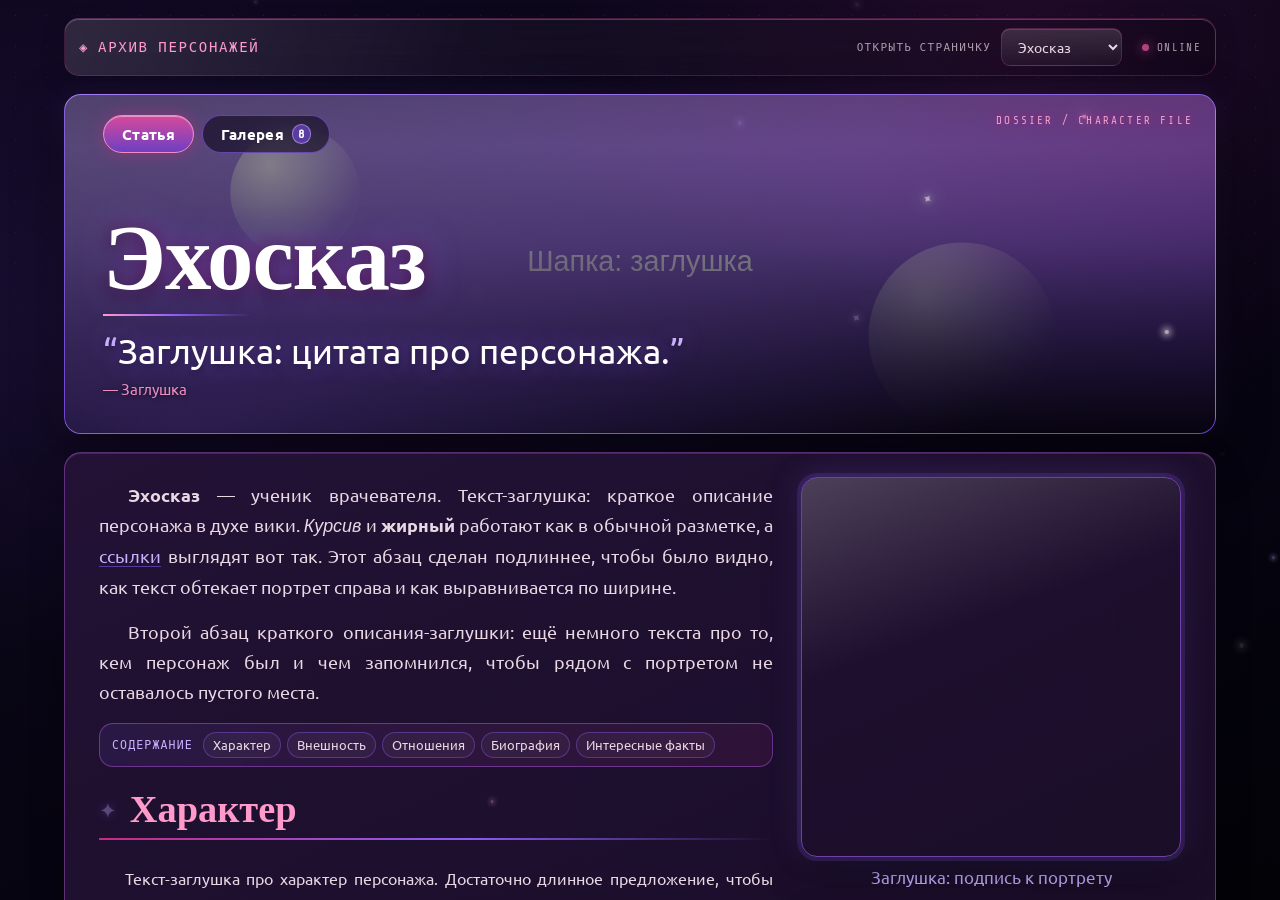
==== commit 40ec5ebe: "Update character.html" ====
--- a/character.html
+++ b/character.html
@@ -9,9 +9,9 @@
 <body>
 <div class="page">
 <nav class="topbar" aria-label="Навигация по архиву">
-<a class="archive-mark" href="index.html" aria-label="В архив">◈ <span>PERSONA ARCHIVE</span></a>
-<label class="character-switch"><span>ОТКРЫТЬ ДОСЬЕ</span><select id="character-select" aria-label="Выбрать персонажа"></select></label>
-<span class="archive-status"><i></i> ARCHIVE // ONLINE</span>
+<a class="archive-mark" href="index.html" aria-label="В архив">◈ <span>АРХИВ ПЕРСОНАЖЕЙ</span></a>
+<label class="character-switch"><span>ОТКРЫТЬ СТРАНИЧКУ</span><select id="character-select" aria-label="Выбрать персонажа"></select></label>
+<span class="archive-status"><i></i> ONLINE</span>
 </nav>
 <header class="hero" id="hero"></header>
 <nav class="tabs" id="tabs">
--- a/assets/style.css
+++ b/assets/style.css
@@ -151,3 +151,9 @@
 @media(max-width:850px){.side{float:none;width:auto;margin:0 0 18px}.side .portrait{width:min(70%,260px)}}
 @media(max-width:700px){.hero .tabs{left:20px;top:14px}}
 @media(prefers-reduced-motion:reduce){.tab[data-tab=gallery]{animation:none}}
+.hero{margin-bottom:18px}
+.side .portrait{width:100%;margin:0 0 18px}
+.toc{gap:6px;padding:8px 12px}
+.toc strong{margin-right:4px;font-size:.72rem}
+.toc li a{padding:1px 9px;font-size:.8rem}
+@media(max-width:850px){.side .portrait{width:min(70%,260px);margin:0 auto 18px}}
